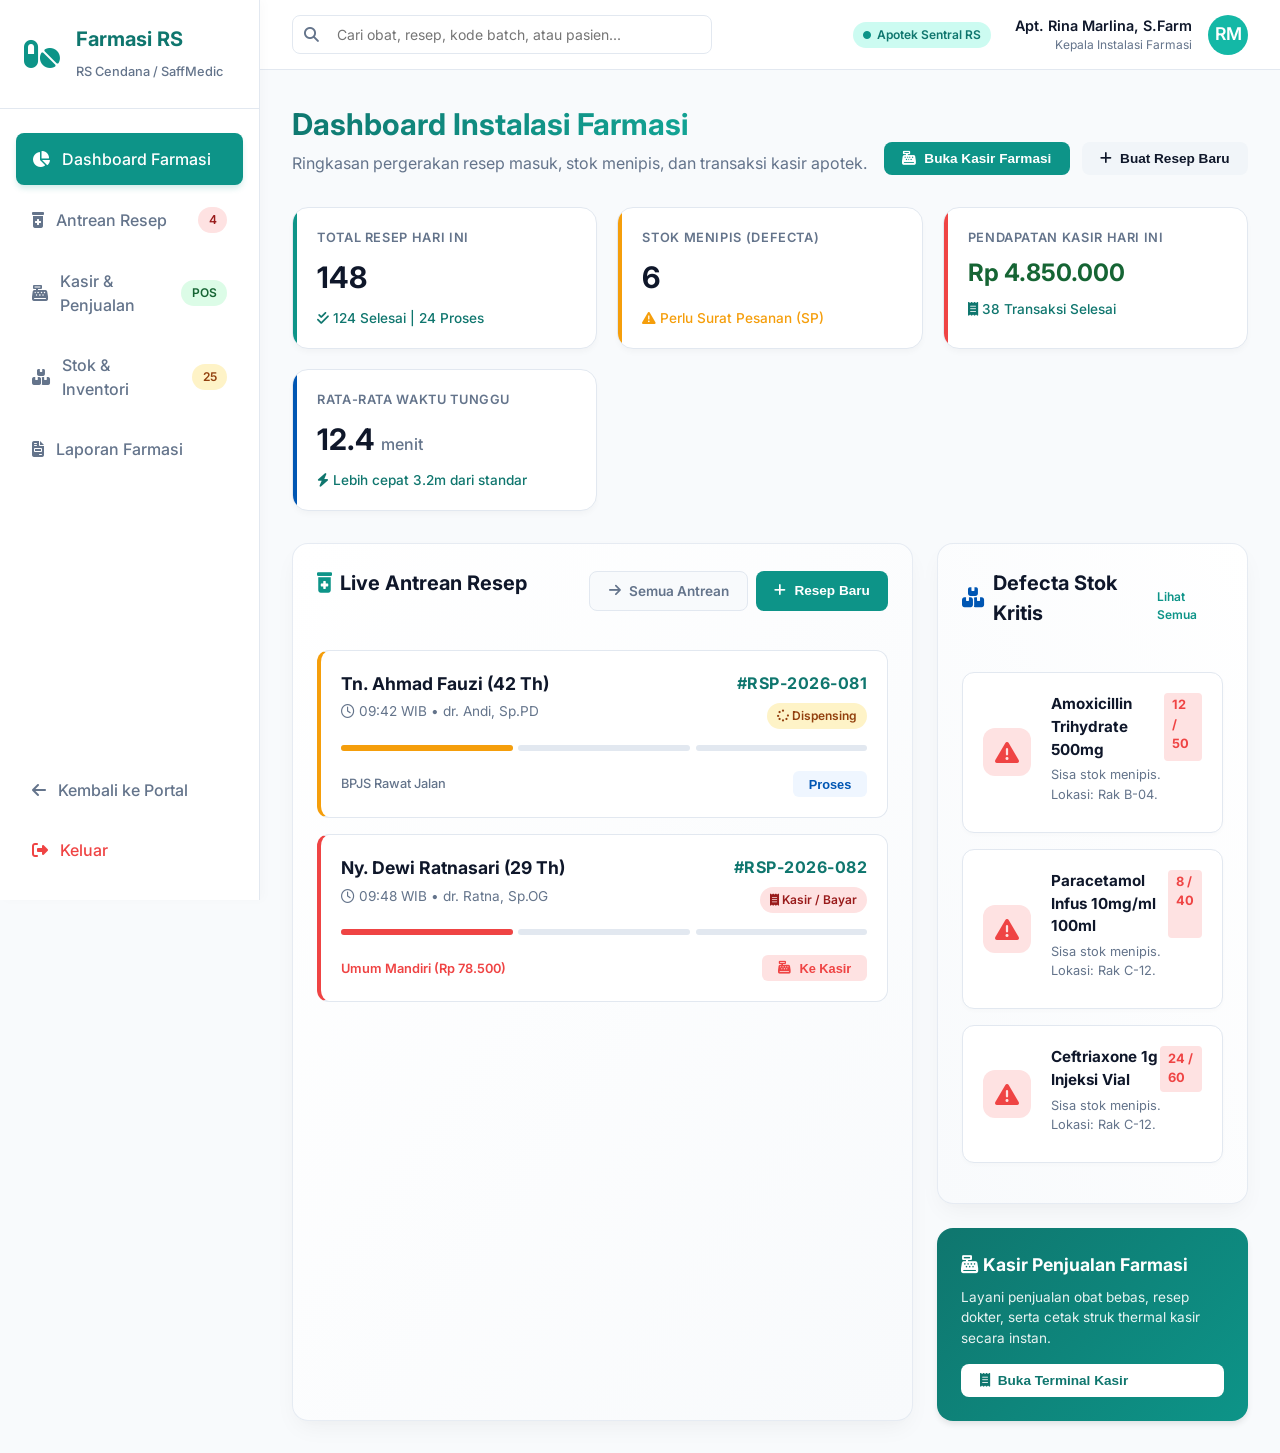
==== Tugas/sim_rs_apotek.html @ 027aa288 "Update SDMK & Apotek: Fitur pencarian otomatis real-time dengan tombol search/clear, serta database " ====
<!DOCTYPE html>
<html lang="id">
<head>
    <meta charset="UTF-8">
    <meta name="viewport" content="width=device-width, initial-scale=1.0">
    <title>SIM RS Farmasi - Apotek & Kasir Penjualan</title>
    <link href="https://fonts.googleapis.com/css2?family=Inter:wght@400;500;600;700;800&display=swap" rel="stylesheet">
    <link rel="stylesheet" href="style.css">
    <link rel="stylesheet" href="https://cdnjs.cloudflare.com/ajax/libs/font-awesome/6.4.0/css/all.min.css">
    <style>
        .sidebar-header h2 { color: var(--secondary-dark); }
        .page-header h1 {
            background: linear-gradient(135deg, var(--secondary-dark), var(--secondary-light));
            -webkit-background-clip: text;
            -webkit-text-fill-color: transparent;
        }
        .section-view { display: none; }
        .section-view.active { display: block; animation: fadeIn 0.3s ease-in-out; }
        @keyframes fadeIn {
            from { opacity: 0; transform: translateY(6px); }
            to { opacity: 1; transform: translateY(0); }
        }
        .progress-bar-container {
            width: 100%;
            height: 6px;
            background: #e2e8f0;
            border-radius: 99px;
            overflow: hidden;
            margin-top: 6px;
        }
        .progress-bar {
            height: 100%;
            border-radius: 99px;
        }
        .med-cat-pill {
            padding: 0.35rem 0.85rem;
            border-radius: 99px;
            font-size: 0.78rem;
            font-weight: 600;
            background: #f1f5f9;
            color: var(--text-muted);
            border: 1px solid var(--border);
            cursor: pointer;
            transition: var(--transition);
        }
        .med-cat-pill.active {
            background: var(--secondary);
            color: white;
            border-color: var(--secondary);
        }
    </style>
</head>
<body>

    <!-- Sidebar Navigation -->
    <aside class="sidebar">
        <div class="sidebar-header">
            <i class="fa-solid fa-pills fa-2x" style="color: var(--secondary);"></i>
            <h2>Farmasi RS<br><span style="font-size: 0.8rem; color: var(--text-muted); font-weight: 500;">RS Cendana / SaffMedic</span></h2>
        </div>
        <nav class="sidebar-nav">
            <a onclick="switchTab('dashboard')" id="nav-dashboard" class="nav-item active-green"><i class="fa-solid fa-chart-pie"></i> Dashboard Farmasi</a>
            <a onclick="switchTab('antrean')" id="nav-antrean" class="nav-item"><i class="fa-solid fa-prescription-bottle-medical"></i> Antrean Resep <span class="badge badge-danger" style="margin-left:auto;">4</span></a>
            <a onclick="switchTab('kasir')" id="nav-kasir" class="nav-item"><i class="fa-solid fa-cash-register"></i> Kasir & Penjualan <span class="badge badge-success" style="margin-left:auto;">POS</span></a>
            <a onclick="switchTab('stok')" id="nav-stok" class="nav-item"><i class="fa-solid fa-boxes-stacked"></i> Stok & Inventori <span class="badge badge-warning" style="margin-left:auto;" id="badge-total-obat">25</span></a>
            <a onclick="switchTab('laporan')" id="nav-laporan" class="nav-item"><i class="fa-solid fa-file-invoice"></i> Laporan Farmasi</a>
            <div style="flex: 1;"></div>
            <a href="index.html" class="nav-item"><i class="fa-solid fa-arrow-left"></i> Kembali ke Portal</a>
            <a href="#" class="nav-item" style="color: var(--danger);"><i class="fa-solid fa-right-from-bracket"></i> Keluar</a>
        </nav>
    </aside>

    <!-- Main Content Area -->
    <main class="main-content">
        <!-- Topbar -->
        <header class="topbar">
            <div class="search-bar" style="width: 420px;">
                <div class="search-wrapper" style="position: relative; display: flex; align-items: center; width: 100%;">
                    <button class="search-btn-icon" title="Cari Obat / Resep" style="position: absolute; left: 12px; color: var(--text-muted); background: none; border: none; cursor: pointer; font-size: 0.95rem;" onclick="triggerApotekSearch()"><i class="fa-solid fa-magnifying-glass"></i></button>
                    <input type="text" id="global-search" class="form-control" placeholder="Cari obat, resep, kode batch, atau pasien..." style="width: 100%; padding-left: 2.75rem; padding-right: 2.5rem;" oninput="handleGlobalSearch(this.value)" onkeyup="handleGlobalSearch(this.value)">
                    <button id="apotek-search-clear" style="position: absolute; right: 12px; color: var(--text-muted); background: none; border: none; cursor: pointer; font-size: 0.9rem; display: none;" onclick="clearApotekSearch()"><i class="fa-solid fa-circle-xmark"></i></button>
                </div>
            </div>
            <div class="user-profile">
                <div style="display: flex; gap: 0.75rem; align-items: center; margin-right: 0.5rem;">
                    <span class="badge badge-secondary"><i class="fa-solid fa-circle" style="font-size: 0.5rem; color: var(--secondary);"></i> Apotek Sentral RS</span>
                </div>
                <div style="text-align: right;">
                    <div style="font-weight: 600; font-size: 0.9rem;">Apt. Rina Marlina, S.Farm</div>
                    <div style="font-size: 0.75rem; color: var(--text-muted);">Kepala Instalasi Farmasi</div>
                </div>
                <div class="avatar" style="background: var(--secondary-light);">RM</div>
            </div>
        </header>

        <!-- Dashboard Body Container -->
        <div class="dashboard-container">
            
            <!-- VIEW 1: DASHBOARD OVERVIEW -->
            <section id="view-dashboard" class="section-view active">
                <div class="page-header">
                    <div>
                        <h1>Dashboard Instalasi Farmasi</h1>
                        <p>Ringkasan pergerakan resep masuk, stok menipis, dan transaksi kasir apotek.</p>
                    </div>
                    <div style="display: flex; gap: 0.75rem;">
                        <button class="btn btn-secondary" onclick="switchTab('kasir')"><i class="fa-solid fa-cash-register"></i> Buka Kasir Farmasi</button>
                        <button class="btn" style="background: #f1f5f9; color: var(--text-main);" onclick="openModal('modal-resep')"><i class="fa-solid fa-plus"></i> Buat Resep Baru</button>
                    </div>
                </div>

                <!-- Stats Grid -->
                <div class="stats-grid">
                    <div class="stat-card green">
                        <div class="stat-title">Total Resep Hari Ini</div>
                        <div class="stat-value">148</div>
                        <div style="color: var(--secondary-dark); font-size: 0.85rem; margin-top: 0.5rem; font-weight: 500;">
                            <i class="fa-solid fa-check-double"></i> 124 Selesai | 24 Proses
                        </div>
                    </div>
                    <div class="stat-card yellow">
                        <div class="stat-title">Stok Menipis (Defecta)</div>
                        <div class="stat-value" id="stat-defecta-count">4</div>
                        <div style="color: var(--warning); font-size: 0.85rem; margin-top: 0.5rem; font-weight: 500;">
                            <i class="fa-solid fa-triangle-exclamation"></i> Perlu Surat Pesanan (SP)
                        </div>
                    </div>
                    <div class="stat-card red">
                        <div class="stat-title">Pendapatan Kasir Hari Ini</div>
                        <div class="stat-value" style="font-size: 1.5rem; color: #166534;" id="stat-penjualan-kasir">Rp 4.850.000</div>
                        <div style="color: var(--secondary-dark); font-size: 0.85rem; margin-top: 0.5rem; font-weight: 500;">
                            <i class="fa-solid fa-receipt"></i> 38 Transaksi Selesai
                        </div>
                    </div>
                    <div class="stat-card">
                        <div class="stat-title">Rata-rata Waktu Tunggu</div>
                        <div class="stat-value">12.4 <span style="font-size: 1rem; font-weight: 500; color: var(--text-muted);">menit</span></div>
                        <div style="color: var(--secondary-dark); font-size: 0.85rem; margin-top: 0.5rem; font-weight: 500;">
                            <i class="fa-solid fa-bolt"></i> Lebih cepat 3.2m dari standar
                        </div>
                    </div>
                </div>

                <!-- Content Grid -->
                <div class="content-grid">
                    <!-- Quick Table -->
                    <div class="card" style="background: linear-gradient(to bottom right, #ffffff, #f8fafc);">
                        <div class="card-header" style="border-bottom: none; padding-bottom: 0.5rem;">
                            <h3 class="elegant-section-title"><i class="fa-solid fa-prescription-bottle-medical" style="color: var(--secondary);"></i> Live Antrean Resep</h3>
                            <div style="display: flex; gap: 0.5rem;">
                                <a onclick="switchTab('antrean')" class="btn" style="background: var(--background); color: var(--text-muted); border: 1px solid var(--border);"><i class="fa-solid fa-arrow-right"></i> Semua Antrean</a>
                                <button class="btn btn-secondary" onclick="openModal('modal-resep')"><i class="fa-solid fa-plus"></i> Resep Baru</button>
                            </div>
                        </div>
                        <div class="queue-list" style="padding: 0.5rem 0;">
                            
                            <!-- Item 1: Penyiapan -->
                            <div class="queue-card status-prep">
                                <div class="queue-header">
                                    <div class="queue-patient-info">
                                        <span style="font-weight: 700; font-size: 1.1rem; color: var(--text-main);">Tn. Ahmad Fauzi (42 Th)</span>
                                        <span style="font-size: 0.85rem; color: var(--text-muted); margin-top: 0.25rem;"><i class="fa-regular fa-clock"></i> 09:42 WIB &bull; dr. Andi, Sp.PD</span>
                                    </div>
                                    <div style="text-align: right;">
                                        <div style="font-weight: 700; color: var(--secondary-dark); letter-spacing: 0.5px;">#RSP-2026-081</div>
                                        <span class="badge badge-warning" style="margin-top: 0.5rem; display: inline-block;"><i class="fa-solid fa-spinner fa-spin"></i> Dispensing</span>
                                    </div>
                                </div>
                                <div class="queue-steps">
                                    <div class="queue-step active" title="Penyiapan Obat"></div>
                                    <div class="queue-step" title="Pengecekan"></div>
                                    <div class="queue-step" title="Selesai"></div>
                                </div>
                                <div style="display: flex; justify-content: space-between; align-items: center; margin-top: 0.5rem;">
                                    <span style="font-size: 0.8rem; color: var(--text-muted); font-weight: 500;">BPJS Rawat Jalan</span>
                                    <button class="btn" style="background: #eff6ff; color: var(--primary); padding: 0.35rem 1rem; font-size: 0.8rem; font-weight: 600; border-radius: 6px;" onclick="detailResep('RSP-2026-081')">Proses</button>
                                </div>
                            </div>

                            <!-- Item 2: Menunggu Pembayaran -->
                            <div class="queue-card status-wait">
                                <div class="queue-header">
                                    <div class="queue-patient-info">
                                        <span style="font-weight: 700; font-size: 1.1rem; color: var(--text-main);">Ny. Dewi Ratnasari (29 Th)</span>
                                        <span style="font-size: 0.85rem; color: var(--text-muted); margin-top: 0.25rem;"><i class="fa-regular fa-clock"></i> 09:48 WIB &bull; dr. Ratna, Sp.OG</span>
                                    </div>
                                    <div style="text-align: right;">
                                        <div style="font-weight: 700; color: var(--secondary-dark); letter-spacing: 0.5px;">#RSP-2026-082</div>
                                        <span class="badge badge-danger" style="margin-top: 0.5rem; display: inline-block;"><i class="fa-solid fa-receipt"></i> Kasir / Bayar</span>
                                    </div>
                                </div>
                                <div class="queue-steps">
                                    <div class="queue-step active" title="Penyiapan"></div>
                                    <div class="queue-step" title="Pengecekan"></div>
                                    <div class="queue-step" title="Selesai"></div>
                                </div>
                                <div style="display: flex; justify-content: space-between; align-items: center; margin-top: 0.5rem;">
                                    <span style="font-size: 0.8rem; color: var(--danger); font-weight: 600;">Umum Mandiri (Rp 78.500)</span>
                                    <button class="btn" style="background: #fee2e2; color: var(--danger); padding: 0.35rem 1rem; font-size: 0.8rem; font-weight: 600; border-radius: 6px;" onclick="loadResepToKasir('RSP-2026-082')"><i class="fa-solid fa-cash-register"></i> Ke Kasir</button>
                                </div>
                            </div>
                        </div>
                    </div>

                    <!-- Side Panel / Quick Inventory -->
                    <div style="display: flex; flex-direction: column; gap: 1.5rem;">
                        <div class="card" style="background: linear-gradient(to bottom left, #ffffff, #f8fafc);">
                            <div class="card-header" style="border-bottom: none; padding-bottom: 0.5rem;">
                                <h3 class="elegant-section-title"><i class="fa-solid fa-boxes-stacked" style="color: var(--primary);"></i> Defecta Stok Kritis</h3>
                                <a onclick="switchTab('stok')" class="btn" style="background: transparent; color: var(--secondary); font-size: 0.75rem; padding: 0;">Lihat Semua</a>
                            </div>
                            
                            <div class="stock-list" id="dashboard-stock-alerts">
                                <!-- Generated by JS -->
                            </div>
                        </div>

                        <div class="card" style="background: linear-gradient(135deg, var(--secondary-dark), var(--secondary)); color: white; border: none; box-shadow: 0 4px 6px -1px rgba(0,0,0,0.1);">
                            <h4 style="font-size: 1.1rem; margin-bottom: 0.5rem; font-weight: 700;"><i class="fa-solid fa-cash-register"></i> Kasir Penjualan Farmasi</h4>
                            <p style="font-size: 0.85rem; opacity: 0.9; margin-bottom: 1rem;">Layani penjualan obat bebas, resep dokter, serta cetak struk thermal kasir secara instan.</p>
                            <button class="btn" style="background: white; color: var(--secondary-dark); width: 100%; font-weight: 700;" onclick="switchTab('kasir')"><i class="fa-solid fa-receipt"></i> Buka Terminal Kasir</button>
                        </div>
                    </div>
                </div>
            </section>

            <!-- VIEW 2: ANTREAN RESEP LENGKAP -->
            <section id="view-antrean" class="section-view">
                <div class="page-header">
                    <div>
                        <h1>Manajemen Antrean Resep</h1>
                        <p>Pemantauan alur dispensing, skrining resep, verifikasi klinis, hingga penyerahan ke pasien.</p>
                    </div>
                    <div style="display: flex; gap: 0.75rem;">
                        <button class="btn btn-secondary" onclick="openModal('modal-resep')"><i class="fa-solid fa-plus"></i> Tambah Resep</button>
                    </div>
                </div>

                <!-- Tabs Filter Status -->
                <div class="view-tabs">
                    <button class="view-tab active" onclick="filterResepStatus('all', this)"><i class="fa-solid fa-list"></i> Semua Resep (24)</button>
                    <button class="view-tab" onclick="filterResepStatus('skrining', this)"><i class="fa-solid fa-file-circle-check"></i> Skrining / Verifikasi (6)</button>
                    <button class="view-tab" onclick="filterResepStatus('racik', this)"><i class="fa-solid fa-mortar-pestle"></i> Penyiapan / Racik (10)</button>
                    <button class="view-tab" onclick="filterResepStatus('kasir', this)"><i class="fa-solid fa-cash-register"></i> Pembayaran (3)</button>
                    <button class="view-tab" onclick="filterResepStatus('selesai', this)"><i class="fa-solid fa-circle-check"></i> Siap Diserahkan (5)</button>
                </div>

                <!-- Filters -->
                <div class="card" style="padding: 1rem 1.5rem; margin-bottom: 1.5rem;">
                    <div class="filter-bar" style="margin-bottom: 0; align-items: center; justify-content: space-between;">
                        <div style="display: flex; gap: 1rem; flex-wrap: wrap;">
                            <input type="text" class="form-control" placeholder="Cari No. Resep / Nama Pasien..." style="width: 280px;">
                            <select class="form-control">
                                <option>Semua Unit Layanan</option>
                                <option>Instalasi Rawat Jalan (Poliklinik)</option>
                                <option>Instalasi Rawat Inap (Bangsal)</option>
                                <option>Instalasi Gawat Darurat (IGD)</option>
                            </select>
                            <select class="form-control">
                                <option>Semua Jenis Pembayaran</option>
                                <option>BPJS Kesehatan</option>
                                <option>Umum / Pribadi</option>
                                <option>Asuransi Swasta</option>
                            </select>
                        </div>
                        <button class="btn" style="background: #f1f5f9; color: var(--text-muted);"><i class="fa-solid fa-rotate"></i> Refresh Data</button>
                    </div>
                </div>

                <!-- Antrean Table -->
                <div class="card">
                    <div class="table-container">
                        <table>
                            <thead>
                                <tr>
                                    <th>No. Antrean & Resep</th>
                                    <th>Pasien</th>
                                    <th>Unit & Dokter</th>
                                    <th>Obat / Item</th>
                                    <th>Jenis Resep</th>
                                    <th>Status Alur</th>
                                    <th>Aksi</th>
                                </tr>
                            </thead>
                            <tbody>
                                <tr>
                                    <td>
                                        <div style="display: flex; align-items: center; gap: 0.5rem;">
                                            <span style="font-size: 1.1rem; font-weight: 800; background: #ecfdf5; color: var(--secondary-dark); padding: 0.2rem 0.5rem; border-radius: 0.35rem;">A-14</span>
                                            <div>
                                                <div style="font-weight: 700; color: var(--text-main);">#RSP-081</div>
                                                <div style="font-size: 0.75rem; color: var(--text-muted);">09:30 WIB</div>
                                            </div>
                                        </div>
                                    </td>
                                    <td>
                                        <div style="font-weight: 600;">Tn. Ahmad Fauzi (42 Th)</div>
                                        <div style="font-size: 0.75rem; color: var(--text-muted);">No. RM: 00-24-11-92</div>
                                    </td>
                                    <td>
                                        <div style="font-weight: 500;">Poli Penyakit Dalam</div>
                                        <div style="font-size: 0.75rem; color: var(--text-muted);">dr. Andi Wijaya, Sp.PD</div>
                                    </td>
                                    <td>
                                        <span class="badge badge-info">3 R/ Obat Jadi</span>
                                    </td>
                                    <td><span class="badge badge-success">Non-Racikan</span></td>
                                    <td><span class="badge badge-warning"><i class="fa-solid fa-spinner fa-spin"></i> Dispensing</span></td>
                                    <td>
                                        <div style="display: flex; gap: 0.5rem;">
                                            <button class="btn btn-secondary" style="padding: 0.35rem 0.75rem; font-size: 0.75rem;" onclick="detailResep('RSP-081')"><i class="fa-solid fa-hand-holding-medical"></i> Siapkan</button>
                                        </div>
                                    </td>
                                </tr>
                                <tr>
                                    <td>
                                        <div style="display: flex; align-items: center; gap: 0.5rem;">
                                            <span style="font-size: 1.1rem; font-weight: 800; background: #fee2e2; color: var(--danger); padding: 0.2rem 0.5rem; border-radius: 0.35rem;">A-18</span>
                                            <div>
                                                <div style="font-weight: 700; color: var(--text-main);">#RSP-082</div>
                                                <div style="font-size: 0.75rem; color: var(--text-muted);">09:48 WIB</div>
                                            </div>
                                        </div>
                                    </td>
                                    <td>
                                        <div style="font-weight: 600;">Ny. Dewi Ratnasari (29 Th)</div>
                                        <div style="font-size: 0.75rem; color: var(--text-muted);">No. RM: 00-31-09-54</div>
                                    </td>
                                    <td>
                                        <div style="font-weight: 500;">Poli Kebidanan & Kandungan</div>
                                        <div style="font-size: 0.75rem; color: var(--text-muted);">dr. Ratna, Sp.OG</div>
                                    </td>
                                    <td>
                                        <span class="badge badge-info">2 R/ Obat Jadi</span>
                                    </td>
                                    <td><span class="badge badge-success">Non-Racikan</span></td>
                                    <td><span class="badge badge-danger"><i class="fa-solid fa-receipt"></i> Kasir / Bayar</span></td>
                                    <td>
                                        <div style="display: flex; gap: 0.5rem;">
                                            <button class="btn" style="background: var(--danger); color: white; padding: 0.35rem 0.75rem; font-size: 0.75rem;" onclick="loadResepToKasir('RSP-2026-082')"><i class="fa-solid fa-cash-register"></i> Bayar Kasir</button>
                                        </div>
                                    </td>
                                </tr>
                            </tbody>
                        </table>
                    </div>
                </div>
            </section>

            <!-- VIEW 3: KASIR & PENJUALAN FARMASI (POS CASHIER & CETAK STRUK) -->
            <section id="view-kasir" class="section-view">
                <div class="page-header">
                    <div>
                        <h1>Kasir & Penjualan Farmasi</h1>
                        <p>Kasir Point of Sale (POS) Apotek RS Cendana / SaffMedic untuk Penjualan Resep & Bebas.</p>
                    </div>
                    <div style="display: flex; gap: 0.75rem; align-items: center;">
                        <span class="badge badge-info" style="font-size: 0.85rem; padding: 0.5rem 1rem;"><i class="fa-solid fa-receipt"></i> No Nota: <strong id="pos-nota-id">TRX-20260909-001</strong></span>
                        <button class="btn" style="background: #f1f5f9; color: var(--text-main);" onclick="resetCart()"><i class="fa-solid fa-rotate-left"></i> Reset Cart</button>
                    </div>
                </div>

                <div class="pos-layout">
                    <!-- Left: Catalog & Search Obat -->
                    <div class="card" style="padding: 1.25rem;">
                        <div style="display: flex; gap: 0.75rem; margin-bottom: 1rem;">
                            <input type="text" id="pos-search" class="form-control" placeholder="Cari kode/nama obat..." style="flex: 1;" onkeyup="filterPosCatalog()">
                            <select id="pos-filter-kat" class="form-control" style="width: 180px;" onchange="filterPosCatalog()">
                                <option value="all">Semua Kategori</option>
                                <option value="Obat Bebas">Obat Bebas</option>
                                <option value="Obat Bebas Terbatas">Bebas Terbatas</option>
                                <option value="Obat Keras">Obat Keras</option>
                                <option value="Antibiotik">Antibiotik</option>
                                <option value="Suplemen">Suplemen & Vitamin</option>
                            </select>
                        </div>

                        <!-- Pill Categories -->
                        <div style="display: flex; gap: 0.5rem; overflow-x: auto; padding-bottom: 0.5rem; margin-bottom: 1rem;">
                            <span class="med-cat-pill active" onclick="setPosPillFilter('all', this)">Semua</span>
                            <span class="med-cat-pill" onclick="setPosPillFilter('Obat Bebas', this)">Obat Bebas</span>
                            <span class="med-cat-pill" onclick="setPosPillFilter('Obat Keras', this)">Obat Keras</span>
                            <span class="med-cat-pill" onclick="setPosPillFilter('Antibiotik', this)">Antibiotik</span>
                            <span class="med-cat-pill" onclick="setPosPillFilter('Suplemen', this)">Vitamin</span>
                        </div>

                        <!-- Load Prescription Banner -->
                        <div style="background: #f0fdf4; border: 1px solid #bbf7d0; border-radius: 0.5rem; padding: 0.75rem 1rem; margin-bottom: 1rem; display: flex; justify-content: space-between; align-items: center;">
                            <div>
                                <strong style="color: #166534; font-size: 0.85rem;"><i class="fa-solid fa-prescription-bottle"></i> Load Item Resep Pasien:</strong>
                                <span style="font-size: 0.8rem; color: #15803d; margin-left: 0.5rem;">Ny. Dewi Ratnasari (#RSP-2026-082)</span>
                            </div>
                            <button class="btn btn-secondary" style="padding: 0.25rem 0.75rem; font-size: 0.75rem;" onclick="loadResepToKasir('RSP-2026-082')"><i class="fa-solid fa-download"></i> Ambil Resep</button>
                        </div>

                        <!-- Medication Catalog Grid -->
                        <div class="pos-catalog-grid" id="pos-catalog-container">
                            <!-- Populated dynamically by JS -->
                        </div>
                    </div>

                    <!-- Right: Cart & Checkout -->
                    <div class="pos-cart-box">
                        <div style="border-bottom: 1px solid var(--border); padding-bottom: 0.75rem; margin-bottom: 0.75rem;">
                            <h3 style="font-size: 1.1rem; font-weight: 700; color: var(--text-main); display: flex; justify-content: space-between; align-items: center;">
                                <span><i class="fa-solid fa-cart-shopping" style="color: var(--secondary);"></i> Item Belanja / Resep</span>
                                <span class="badge badge-info" id="cart-item-count">0 Item</span>
                            </h3>
                        </div>

                        <!-- Patient Info Section -->
                        <div style="background: #f8fafc; border: 1px solid var(--border); border-radius: 0.5rem; padding: 0.75rem; margin-bottom: 1rem; display: flex; flex-direction: column; gap: 0.5rem;">
                            <div style="display: flex; gap: 0.5rem;">
                                <select id="pos-tipe-pasien" class="form-control" style="font-size: 0.8rem; padding: 0.4rem;" onchange="updatePosTipePasien()">
                                    <option value="Umum">Pasien Umum / Bebas</option>
                                    <option value="Resep Dokter">Resep Dokter (Rawat Jalan)</option>
                                    <option value="BPJS Kesehatan">BPJS Kesehatan (Klaim)</option>
                                    <option value="Asuransi Swasta">Asuransi Swasta</option>
                                </select>
                            </div>
                            <div style="display: flex; gap: 0.5rem;">
                                <input type="text" id="pos-nama-pasien" class="form-control" placeholder="Nama Pasien / Pembeli" style="font-size: 0.8rem; padding: 0.4rem; flex: 2;" value="Pasien Umum">
                                <input type="text" id="pos-no-rm" class="form-control" placeholder="No RM (Opsional)" style="font-size: 0.8rem; padding: 0.4rem; flex: 1;">
                            </div>
                        </div>

                        <!-- Cart Items List -->
                        <div class="cart-items-list" id="cart-items-container">
                            <div style="text-align: center; color: var(--text-muted); padding: 2rem 1rem; font-size: 0.85rem;">
                                <i class="fa-solid fa-basket-shopping fa-2x" style="margin-bottom: 0.5rem; opacity: 0.4;"></i>
                                <p>Keranjang masih kosong.<br>Klik obat di sebelah kiri untuk menambahkan.</p>
                            </div>
                        </div>

                        <!-- Total Calculation -->
                        <div style="border-top: 1px dashed var(--border); padding-top: 0.75rem; margin-top: auto; display: flex; flex-direction: column; gap: 0.4rem;">
                            <div style="display: flex; justify-content: space-between; font-size: 0.85rem; color: var(--text-muted);">
                                <span>Subtotal</span>
                                <span id="pos-subtotal">Rp 0</span>
                            </div>
                            <div style="display: flex; justify-content: space-between; font-size: 0.85rem; color: var(--text-muted); align-items: center;">
                                <span>Diskon / Potongan</span>
                                <input type="number" id="pos-diskon" class="form-control" style="width: 100px; padding: 0.2rem 0.5rem; text-align: right; font-size: 0.8rem;" value="0" onchange="calculateCartTotal()" onkeyup="calculateCartTotal()">
                            </div>
                            <div style="display: flex; justify-content: space-between; font-size: 1.15rem; font-weight: 800; color: var(--secondary-dark); padding-top: 0.5rem; border-top: 1px solid var(--border);">
                                <span>Total Bayar</span>
                                <span id="pos-total-akhir">Rp 0</span>
                            </div>
                        </div>

                        <!-- Payment Form -->
                        <div style="background: #ecfdf5; border: 1px solid #a7f3d0; border-radius: 0.5rem; padding: 0.85rem; margin-top: 1rem; display: flex; flex-direction: column; gap: 0.6rem;">
                            <div style="display: flex; gap: 0.5rem; align-items: center;">
                                <label style="font-weight: 700; font-size: 0.8rem; width: 110px;">Metode Bayar:</label>
                                <select id="pos-metode-bayar" class="form-control" style="flex: 1; font-size: 0.8rem; font-weight: 600;" onchange="handleMetodeBayarChange()">
                                    <option value="Tunai">Tunai / Cash</option>
                                    <option value="QRIS / E-Wallet">QRIS / E-Wallet</option>
                                    <option value="Debit / Kartu Kredit">Debit / Kartu Kredit</option>
                                    <option value="BPJS / Asuransi (Klaim Rp 0)">BPJS / Asuransi (Klaim Rp 0)</option>
                                </select>
                            </div>
                            <div style="display: flex; gap: 0.5rem; align-items: center;">
                                <label style="font-weight: 700; font-size: 0.8rem; width: 110px;">Uang Diterima:</label>
                                <input type="number" id="pos-uang-bayar" class="form-control" placeholder="0" style="flex: 1; font-weight: 700; font-size: 0.95rem; text-align: right;" onkeyup="calculateChange()" onchange="calculateChange()">
                            </div>
                            <div style="display: flex; gap: 0.35rem; margin-left: 110px;">
                                <button type="button" class="btn" style="padding: 0.15rem 0.5rem; font-size: 0.7rem; background: white; border: 1px solid #cbd5e1;" onclick="quickCash(20000)">20k</button>
                                <button type="button" class="btn" style="padding: 0.15rem 0.5rem; font-size: 0.7rem; background: white; border: 1px solid #cbd5e1;" onclick="quickCash(50000)">50k</button>
                                <button type="button" class="btn" style="padding: 0.15rem 0.5rem; font-size: 0.7rem; background: white; border: 1px solid #cbd5e1;" onclick="quickCash(100000)">100k</button>
                                <button type="button" class="btn" style="padding: 0.15rem 0.5rem; font-size: 0.7rem; background: white; border: 1px solid #cbd5e1;" onclick="quickCash('exact')">Pas</button>
                            </div>
                            <div style="display: flex; justify-content: space-between; font-size: 0.95rem; font-weight: 700; color: #047857; margin-top: 0.25rem;">
                                <span>Kembalian:</span>
                                <span id="pos-kembalian">Rp 0</span>
                            </div>
                        </div>

                        <!-- Action Buttons -->
                        <div style="display: flex; gap: 0.5rem; margin-top: 1rem;">
                            <button class="btn btn-secondary" style="flex: 1; padding: 0.85rem; font-size: 0.95rem; justify-content: center; font-weight: 700;" onclick="processCheckout()"><i class="fa-solid fa-print"></i> Bayar & Cetak Struk</button>
                        </div>
                    </div>
                </div>
            </section>

            <!-- VIEW 4: STOK & INVENTORI LENGKAP -->
            <section id="view-stok" class="section-view">
                <div class="page-header">
                    <div>
                        <h1>Stok & Inventori Obat Farmasi</h1>
                        <p>Master data obat, pemantauan batas minimum stok, batch expire date, dan kartu stok elektronik.</p>
                    </div>
                    <div style="display: flex; gap: 0.75rem;">
                        <button class="btn btn-secondary" onclick="openModal('modal-obat')"><i class="fa-solid fa-plus"></i> Tambah Master Obat</button>
                        <button class="btn" style="background: #f1f5f9; color: var(--text-main);" onclick="alert('Surat Pesanan (SP) otomatis berhasil digenerate berdasarkan stok defecta!')"><i class="fa-solid fa-file-invoice"></i> Generate SP Defecta</button>
                    </div>
                </div>

                <!-- Tabs Filter Obat -->
                <div class="view-tabs">
                    <button class="view-tab active" onclick="filterStokTab('all', this)"><i class="fa-solid fa-boxes-stacked"></i> Semua Stok (<span id="count-stok-all">25</span> Item)</button>
                    <button class="view-tab" onclick="filterStokTab('defecta', this)"><i class="fa-solid fa-triangle-exclamation"></i> Defecta / Menipis (<span id="count-stok-defecta">4</span>)</button>
                    <button class="view-tab" onclick="filterStokTab('expire', this)"><i class="fa-solid fa-clock"></i> Expire &lt; 6 Bulan (<span id="count-stok-expire">3</span>)</button>
                    <button class="view-tab" onclick="filterStokTab('keras', this)"><i class="fa-solid fa-shield-halved"></i> Obat Keras & Narkotika</button>
                </div>

                <!-- Search & Filters -->
                <div class="card" style="padding: 1rem 1.5rem; margin-bottom: 1.5rem;">
                    <div class="filter-bar" style="margin-bottom: 0; align-items: center; justify-content: space-between;">
                        <div style="display: flex; gap: 1rem; flex-wrap: wrap;">
                            <input type="text" id="stok-search" class="form-control" placeholder="Cari Kode Obat, Nama Generik, Batch..." style="width: 280px;" onkeyup="renderStokTable()">
                            <select id="stok-filter-sediaan" class="form-control" onchange="renderStokTable()">
                                <option value="all">Semua Bentuk Sediaan</option>
                                <option value="Tablet">Tablet / Kapsul</option>
                                <option value="Sirup">Sirup / Cairan</option>
                                <option value="Injeksi">Injeksi / Vial</option>
                                <option value="Salep">Salep / Tetes</option>
                            </select>
                            <select id="stok-filter-lokasi" class="form-control" onchange="renderStokTable()">
                                <option value="all">Lokasi Rak / Depo</option>
                                <option value="Rak A-01">Rak A-01 (Depo 1)</option>
                                <option value="Rak B-04">Rak B-04</option>
                                <option value="Rak C-12">Rak C-12</option>
                                <option value="Lemari Pendingin">Lemari Pendingin (Cold Chain)</option>
                                <option value="Vault Narkotika">Vault Narkotika</option>
                            </select>
                        </div>
                        <div>
                            <button class="btn" style="background: #f1f5f9; color: var(--text-main);" onclick="alert('Data stok obat berhasil di-export ke format Excel (.xlsx)!')"><i class="fa-solid fa-file-excel"></i> Export Excel</button>
                        </div>
                    </div>
                </div>

                <!-- Inventory Table -->
                <div class="card">
                    <div class="table-container">
                        <table>
                            <thead>
                                <tr>
                                    <th>Kode & Nama Obat</th>
                                    <th>Kategori & Bentuk</th>
                                    <th>No. Batch & Expire</th>
                                    <th>Stok Tersedia</th>
                                    <th>Status Stok</th>
                                    <th>Harga Jual (Satuan)</th>
                                    <th>Aksi</th>
                                </tr>
                            </thead>
                            <tbody id="stok-table-body">
                                <!-- Populated dynamically by JS -->
                            </tbody>
                        </table>
                    </div>
                </div>
            </section>

            <!-- VIEW 5: LAPORAN FARMASI -->
            <section id="view-laporan" class="section-view">
                <div class="page-header">
                    <div>
                        <h1>Laporan Farmasi & Penjualan</h1>
                        <p>Analisis penjualan kasir, obat terlaris (Fast-Moving), serta laporan mutasi stok farmasi.</p>
                    </div>
                    <div style="display: flex; gap: 0.75rem;">
                        <button class="btn btn-secondary" onclick="alert('Laporan Rekapitulasi Farmasi Hari Ini Berhasil Di-Download (PDF)')"><i class="fa-solid fa-file-pdf"></i> Download PDF</button>
                    </div>
                </div>

                <div class="stats-grid">
                    <div class="stat-card green">
                        <div class="stat-title">Omset Tunai (Cash)</div>
                        <div class="stat-value">Rp 2.450.000</div>
                    </div>
                    <div class="stat-card">
                        <div class="stat-title">Omset Non-Tunai / QRIS</div>
                        <div class="stat-value">Rp 1.600.000</div>
                    </div>
                    <div class="stat-card yellow">
                        <div class="stat-title">Klaim BPJS Hari Ini</div>
                        <div class="stat-value">Rp 800.000</div>
                    </div>
                </div>

                <div class="card">
                    <div class="card-header">
                        <h3 class="card-title"><i class="fa-solid fa-list-check" style="color: var(--secondary);"></i> Riwayat Transaksi Kasir Hari Ini</h3>
                    </div>
                    <div class="table-container">
                        <table>
                            <thead>
                                <tr>
                                    <th>No. Nota</th>
                                    <th>Jam</th>
                                    <th>Nama Pasien</th>
                                    <th>Metode Bayar</th>
                                    <th>Total Transaksi</th>
                                    <th>Status</th>
                                </tr>
                            </thead>
                            <tbody id="laporan-kasir-body">
                                <tr>
                                    <td><strong>TRX-20260909-001</strong></td>
                                    <td>08:15 WIB</td>
                                    <td>Tn. Bambang S.</td>
                                    <td>Tunai</td>
                                    <td>Rp 125.000</td>
                                    <td><span class="badge badge-success">Selesai</span></td>
                                </tr>
                                <tr>
                                    <td><strong>TRX-20260909-002</strong></td>
                                    <td>08:45 WIB</td>
                                    <td>Ny. Siti Aminah</td>
                                    <td>QRIS / E-Wallet</td>
                                    <td>Rp 84.000</td>
                                    <td><span class="badge badge-success">Selesai</span></td>
                                </tr>
                                <tr>
                                    <td><strong>TRX-20260909-003</strong></td>
                                    <td>09:20 WIB</td>
                                    <td>Tn. Rahmat Hidayat</td>
                                    <td>BPJS Kesehatan</td>
                                    <td>Rp 0 (Klaim)</td>
                                    <td><span class="badge badge-success">Selesai</span></td>
                                </tr>
                            </tbody>
                        </table>
                    </div>
                </div>
            </section>

        </div>
    </main>

    <!-- MODAL 1: INPUT RESEP BARU -->
    <div id="modal-resep" class="modal-overlay">
        <div class="modal-box">
            <div class="modal-header">
                <h3 style="font-size: 1.15rem; font-weight: 700; color: var(--secondary-dark);"><i class="fa-solid fa-file-prescription"></i> Input E-Resep Baru</h3>
                <button onclick="closeModal('modal-resep')" style="background: none; border: none; font-size: 1.25rem; cursor: pointer; color: var(--text-muted);">&times;</button>
            </div>
            <div class="modal-body">
                <div style="display: grid; grid-template-columns: 1fr 1fr; gap: 1rem; margin-bottom: 1rem;">
                    <div>
                        <label class="form-label" style="font-size: 0.8rem; font-weight: 600;">Nomor Rekam Medis (RM)</label>
                        <input type="text" class="form-control" placeholder="Contoh: 00-24-11-92">
                    </div>
                    <div>
                        <label class="form-label" style="font-size: 0.8rem; font-weight: 600;">Nama Lengkap Pasien</label>
                        <input type="text" class="form-control" placeholder="Nama Pasien">
                    </div>
                </div>
                <div style="display: grid; grid-template-columns: 1fr 1fr; gap: 1rem; margin-bottom: 1rem;">
                    <div>
                        <label class="form-label" style="font-size: 0.8rem; font-weight: 600;">Dokter Penulis Resep</label>
                        <select class="form-control">
                            <option>dr. Andi Wijaya, Sp.PD</option>
                            <option>dr. Ratna, Sp.OG</option>
                            <option>dr. Hendra, Sp.A</option>
                            <option>drg. Budi Santoso</option>
                        </select>
                    </div>
                    <div>
                        <label class="form-label" style="font-size: 0.8rem; font-weight: 600;">Jenis Resep</label>
                        <select class="form-control">
                            <option>Non-Racikan (Obat Jadi)</option>
                            <option>Racikan Pulveres (Puyer)</option>
                            <option>Racikan Kapsul</option>
                            <option>Racikan Salep / Ointment</option>
                        </select>
                    </div>
                </div>
                <div style="margin-bottom: 1rem;">
                    <label class="form-label" style="font-size: 0.8rem; font-weight: 600;">Pilih Obat & Aturan Pakai (Signa)</label>
                    <div style="display: flex; gap: 0.5rem; margin-bottom: 0.5rem;">
                        <input type="text" class="form-control" placeholder="Cari nama obat..." style="flex: 2;">
                        <input type="number" class="form-control" placeholder="Jml" style="flex: 1;">
                        <input type="text" class="form-control" placeholder="Signa (cth: 3x1 sesudah makan)" style="flex: 2;">
                    </div>
                </div>
                <div>
                    <label class="form-label" style="font-size: 0.8rem; font-weight: 600;">Catatan Khusus Apoteker</label>
                    <textarea class="form-control" rows="2" placeholder="Catatan alergi obat atau skrining klinis..."></textarea>
                </div>
            </div>
            <div class="modal-footer">
                <button class="btn" style="background: #e2e8f0; color: var(--text-main);" onclick="closeModal('modal-resep')">Batal</button>
                <button class="btn btn-secondary" onclick="alert('E-Resep berhasil dibuat dan masuk ke antrean!'); closeModal('modal-resep')"><i class="fa-solid fa-paper-plane"></i> Kirim ke Antrean</button>
            </div>
        </div>
    </div>

    <!-- MODAL 2: TAMBAH MASTER OBAT -->
    <div id="modal-obat" class="modal-overlay">
        <div class="modal-box">
            <div class="modal-header">
                <h3 style="font-size: 1.15rem; font-weight: 700; color: var(--secondary-dark);"><i class="fa-solid fa-box-medical"></i> Tambah Master Stok Obat</h3>
                <button onclick="closeModal('modal-obat')" style="background: none; border: none; font-size: 1.25rem; cursor: pointer; color: var(--text-muted);">&times;</button>
            </div>
            <div class="modal-body">
                <div style="display: grid; grid-template-columns: 1fr 2fr; gap: 1rem; margin-bottom: 1rem;">
                    <div>
                        <label class="form-label" style="font-size: 0.8rem; font-weight: 600;">Kode Obat</label>
                        <input type="text" id="new-med-kode" class="form-control" value="MED-OB-0030">
                    </div>
                    <div>
                        <label class="form-label" style="font-size: 0.8rem; font-weight: 600;">Nama Obat & Dosis</label>
                        <input type="text" id="new-med-nama" class="form-control" placeholder="Contoh: Cetirizine HCl 10mg">
                    </div>
                </div>
                <div style="display: grid; grid-template-columns: 1fr 1fr; gap: 1rem; margin-bottom: 1rem;">
                    <div>
                        <label class="form-label" style="font-size: 0.8rem; font-weight: 600;">Bentuk Sediaan</label>
                        <select id="new-med-bentuk" class="form-control">
                            <option value="Tablet">Tablet / Kapsul</option>
                            <option value="Sirup">Sirup / Drop</option>
                            <option value="Injeksi">Injeksi / Vial</option>
                            <option value="Salep">Salep / Gel</option>
                        </select>
                    </div>
                    <div>
                        <label class="form-label" style="font-size: 0.8rem; font-weight: 600;">Kategori Obat</label>
                        <select id="new-med-kategori" class="form-control">
                            <option value="Obat Bebas">Obat Bebas (Hijau)</option>
                            <option value="Obat Bebas Terbatas">Obat Bebas Terbatas (Biru)</option>
                            <option value="Obat Keras">Obat Keras (K Merah)</option>
                            <option value="Antibiotik">Antibiotik</option>
                            <option value="Suplemen">Suplemen & Vitamin</option>
                        </select>
                    </div>
                </div>
                <div style="display: grid; grid-template-columns: 1fr 1fr 1fr; gap: 1rem; margin-bottom: 1rem;">
                    <div>
                        <label class="form-label" style="font-size: 0.8rem; font-weight: 600;">Pabrik / Produsen</label>
                        <input type="text" id="new-med-pabrik" class="form-control" placeholder="Kimia Farma">
                    </div>
                    <div>
                        <label class="form-label" style="font-size: 0.8rem; font-weight: 600;">Stok Awal</label>
                        <input type="number" id="new-med-stok" class="form-control" value="100">
                    </div>
                    <div>
                        <label class="form-label" style="font-size: 0.8rem; font-weight: 600;">Harga Jual (Rp)</label>
                        <input type="number" id="new-med-harga" class="form-control" value="12000">
                    </div>
                </div>
            </div>
            <div class="modal-footer">
                <button class="btn" style="background: #e2e8f0; color: var(--text-main);" onclick="closeModal('modal-obat')">Batal</button>
                <button class="btn btn-secondary" onclick="saveNewMedication()"><i class="fa-solid fa-save"></i> Simpan Obat</button>
            </div>
        </div>
    </div>

    <!-- MODAL 3: CETAK STRUK THERMAL KASIR -->
    <div id="modal-struk" class="modal-overlay">
        <div class="modal-box" style="max-width: 420px; background: #f8fafc;">
            <div class="modal-header no-print">
                <h3 style="font-size: 1.1rem; font-weight: 700; color: var(--text-main);"><i class="fa-solid fa-receipt"></i> Struk Thermal Penjualan Kasir</h3>
                <button onclick="closeModal('modal-struk')" style="background: none; border: none; font-size: 1.25rem; cursor: pointer; color: var(--text-muted);">&times;</button>
            </div>
            <div class="modal-body" style="padding: 1rem;">
                
                <!-- Thermal Receipt Layout -->
                <div class="thermal-receipt" id="receipt-print-area">
                    <div class="receipt-header">
                        <div class="receipt-title">RS CENDANA FARMASI</div>
                        <div style="font-size: 0.75rem;">INSTALASI FARMASI RS CENDANA</div>
                        <div style="font-size: 0.7rem;">Jl. Kesehatan No. 45, Jakarta Selatan</div>
                        <div style="font-size: 0.7rem;">Telp: (021) 789-0123 / SIPA: 446/2026</div>
                    </div>
                    
                    <div style="font-size: 0.75rem; display: flex; justify-content: space-between;">
                        <span>No Nota: <strong id="struk-nota">TRX-001</strong></span>
                        <span id="struk-jam">09:50 WIB</span>
                    </div>
                    <div style="font-size: 0.75rem; display: flex; justify-content: space-between;">
                        <span>Tgl: <span id="struk-tgl">09/09/2026</span></span>
                        <span>Kasir: Apt. Rina</span>
                    </div>
                    <div style="font-size: 0.75rem;">Pasien: <strong id="struk-pasien">Tn. Pasien Umum</strong> (<span id="struk-tipe">Umum</span>)</div>
                    
                    <div class="receipt-divider"></div>

                    <table>
                        <thead>
                            <tr style="border-bottom: 1px dashed #444;">
                                <th style="text-align: left;">Item Obat</th>
                                <th style="text-align: center;">Qty</th>
                                <th class="text-right">Harga</th>
                                <th class="text-right">Total</th>
                            </tr>
                        </thead>
                        <tbody id="struk-items-body">
                            <!-- Populated by JS -->
                        </tbody>
                    </table>

                    <div class="receipt-divider"></div>

                    <div style="display: flex; justify-content: space-between;">
                        <span>Subtotal:</span>
                        <span id="struk-subtotal">Rp 0</span>
                    </div>
                    <div style="display: flex; justify-content: space-between;">
                        <span>Diskon:</span>
                        <span id="struk-diskon">Rp 0</span>
                    </div>
                    <div style="display: flex; justify-content: space-between; font-weight: bold; font-size: 0.9rem; margin-top: 0.2rem;">
                        <span>TOTAL:</span>
                        <span id="struk-total">Rp 0</span>
                    </div>
                    <div style="display: flex; justify-content: space-between; margin-top: 0.2rem;">
                        <span>Bayar (<span id="struk-metode">Tunai</span>):</span>
                        <span id="struk-bayar">Rp 0</span>
                    </div>
                    <div style="display: flex; justify-content: space-between; font-weight: bold;">
                        <span>Kembali:</span>
                        <span id="struk-kembali">Rp 0</span>
                    </div>

                    <div class="receipt-footer">
                        <p style="font-weight: bold; margin-bottom: 0.2rem;">TERIMA KASIH</p>
                        <p>Semoga Lekas Sembuh</p>
                        <p style="font-size: 0.65rem; margin-top: 0.4rem; color: #555;">Obat yang sudah dibeli tidak dapat ditukar / dikembalikan.</p>
                        <div style="margin-top: 0.5rem; text-align: center;">
                            <i class="fa-solid fa-barcode fa-2x" style="letter-spacing: 4px;"></i>
                        </div>
                    </div>
                </div>

            </div>
            <div class="modal-footer no-print">
                <button class="btn" style="background: #e2e8f0; color: var(--text-main);" onclick="closeModal('modal-struk')">Tutup</button>
                <button class="btn btn-secondary" onclick="window.print()"><i class="fa-solid fa-print"></i> Cetak Struk (Printer Thermal)</button>
            </div>
        </div>
    </div>

    <!-- JAVASCRIPT LOGIC FOR DATABASE, POS CASHIER, SEARCH & NAVIGATION -->
    <script>
        // MASTER DATABASE OBAT (INDONESIAN PHARMACY MEDICATION DATABASE)
        let medicationDatabase = [
            { id: 1, kode: "MED-AN-0001", nama: "Paracetamol 500mg Tablet", kategori: "Obat Bebas", bentuk: "Tablet", pabrik: "Kimia Farma", batch: "PCT-2026A", exp: "2028-05-15", stok: 450, minStok: 100, harga: 5000, lokasi: "Rak A-01", bpom: "GBL98123001A1", status: "aman" },
            { id: 2, kode: "MED-AB-0012", nama: "Amoxicillin Trihydrate 500mg", kategori: "Antibiotik", bentuk: "Tablet", pabrik: "Kalbe Farma", batch: "BTX-24901", exp: "2027-12-14", stok: 12, minStok: 50, harga: 8500, lokasi: "Rak B-04", bpom: "GKL01112003A1", status: "defecta" },
            { id: 3, kode: "MED-AN-0045", nama: "Paracetamol Infus 10mg/ml 100ml", kategori: "Obat Keras", bentuk: "Injeksi", pabrik: "Sanbe Farma", batch: "INF-88120", exp: "2026-11-22", stok: 8, minStok: 40, harga: 42000, lokasi: "Rak C-12", bpom: "DKL15002011A1", status: "expire" },
            { id: 4, kode: "MED-DM-0021", nama: "Metformin HCl 500mg", kategori: "Obat Keras", bentuk: "Tablet", pabrik: "Dexa Medica", batch: "DX-10924", exp: "2028-10-10", stok: 340, minStok: 100, harga: 4200, lokasi: "Rak A-01", bpom: "GKL04050012A1", status: "aman" },
            { id: 5, kode: "MED-AB-0091", nama: "Ceftriaxone 1g Injeksi Vial", kategori: "Antibiotik", bentuk: "Injeksi", pabrik: "Kalbe Farma", batch: "KB-9941A", exp: "2028-01-08", stok: 24, minStok: 60, harga: 35000, lokasi: "Rak C-12", bpom: "GKL12004022A1", status: "defecta" },
            { id: 6, kode: "MED-HT-0015", nama: "Amlodipine Besylate 10mg", kategori: "Obat Keras", bentuk: "Tablet", pabrik: "Indofarma", batch: "AML-9021", exp: "2027-08-20", stok: 280, minStok: 80, harga: 6500, lokasi: "Rak A-01", bpom: "GKL08092004A1", status: "aman" },
            { id: 7, kode: "MED-AG-0004", nama: "Omeprazole Kapsul 20mg", kategori: "Obat Keras", bentuk: "Tablet", pabrik: "Dexa Medica", batch: "OMP-7712", exp: "2028-04-11", stok: 190, minStok: 50, harga: 11000, lokasi: "Rak B-04", bpom: "GKL06044005A1", status: "aman" },
            { id: 8, kode: "MED-AN-0088", nama: "Ibuprofen 400mg Tablet", kategori: "Obat Bebas Terbatas", bentuk: "Tablet", pabrik: "Pharos", batch: "IBU-3012", exp: "2027-09-30", stok: 310, minStok: 100, harga: 7000, lokasi: "Rak A-01", bpom: "DTL02088014A1", status: "aman" },
            { id: 9, kode: "MED-VT-0101", nama: "Vitamin C 500mg Strip", kategori: "Suplemen", bentuk: "Tablet", pabrik: "Kimia Farma", batch: "VTC-1102", exp: "2029-01-01", stok: 500, minStok: 100, harga: 6000, lokasi: "Rak A-01", bpom: "SD051520111", status: "aman" },
            { id: 10, kode: "MED-RS-0055", nama: "Ventolin Inhaler 100mcg", kategori: "Obat Keras", bentuk: "Sirup", pabrik: "GSK", batch: "VNT-8819", exp: "2027-03-15", stok: 15, minStok: 30, harga: 145000, lokasi: "Rak C-12", bpom: "DKI09022033A1", status: "defecta" },
            { id: 11, kode: "MED-AB-0034", nama: "Cefadroxil 500mg Kapsul", kategori: "Antibiotik", bentuk: "Tablet", pabrik: "Kalbe Farma", batch: "CFD-2021", exp: "2028-06-18", stok: 220, minStok: 60, harga: 14000, lokasi: "Rak B-04", bpom: "GKL03022011A1", status: "aman" },
            { id: 12, kode: "MED-AL-0007", nama: "Cetirizine HCl 10mg Tablet", kategori: "Obat Bebas Terbatas", bentuk: "Tablet", pabrik: "Darya-Varia", batch: "CTZ-9011", exp: "2028-11-05", stok: 400, minStok: 80, harga: 5500, lokasi: "Rak A-01", bpom: "GTL10044022A1", status: "aman" },
            { id: 13, kode: "MED-AN-0077", nama: "Asam Mefenamat 500mg", kategori: "Obat Keras", bentuk: "Tablet", pabrik: "Kimia Farma", batch: "MEF-8820", exp: "2027-10-12", stok: 180, minStok: 60, harga: 8000, lokasi: "Rak A-01", bpom: "GKL02099033A1", status: "aman" },
            { id: 14, kode: "MED-AG-0033", nama: "Lansoprazole Kapsul 30mg", kategori: "Obat Keras", bentuk: "Tablet", pabrik: "Sanbe Farma", batch: "LNS-4011", exp: "2028-02-28", stok: 130, minStok: 40, harga: 16500, lokasi: "Rak B-04", bpom: "DKL08044021A1", status: "aman" },
            { id: 15, kode: "MED-HT-0044", nama: "Simvastatin 20mg Tablet", kategori: "Obat Keras", bentuk: "Tablet", pabrik: "Hexpharm", batch: "SMV-1029", exp: "2028-07-22", stok: 260, minStok: 80, harga: 7500, lokasi: "Rak A-01", bpom: "GKL09022019A1", status: "aman" },
            { id: 16, kode: "MED-VT-0202", nama: "Neurobion Forte Tablet", kategori: "Suplemen", bentuk: "Tablet", pabrik: "Merck", batch: "NRB-5510", exp: "2029-03-30", stok: 350, minStok: 100, harga: 48000, lokasi: "Rak A-01", bpom: "DBL7215801216A1", status: "aman" },
            { id: 17, kode: "MED-RS-0012", nama: "OBH Combi Batuk Sirup 100ml", kategori: "Obat Bebas", bentuk: "Sirup", pabrik: "Combiphar", batch: "OBH-9011", exp: "2027-05-10", stok: 45, minStok: 30, harga: 22000, lokasi: "Rak B-04", bpom: "DBL7204100137A1", status: "aman" },
            { id: 18, kode: "MED-AN-0099", nama: "Ondansetron 4mg Injeksi", kategori: "Obat Keras", bentuk: "Injeksi", pabrik: "Kalbe Farma", batch: "OND-1102", exp: "2026-10-15", stok: 6, minStok: 25, harga: 28000, lokasi: "Rak C-12", bpom: "GKL11022044A1", status: "expire" },
            { id: 19, kode: "MED-ST-0005", nama: "Dexamethasone 0.5mg Tablet", kategori: "Obat Keras", bentuk: "Tablet", pabrik: "Indofarma", batch: "DEX-7719", exp: "2028-09-09", stok: 420, minStok: 100, harga: 3000, lokasi: "Rak A-01", bpom: "GKL92088011A1", status: "aman" },
            { id: 20, kode: "MED-AB-0088", nama: "Azithromycin 500mg Tablet", kategori: "Antibiotik", bentuk: "Tablet", pabrik: "Pharos", batch: "AZT-3321", exp: "2028-08-14", stok: 95, minStok: 40, harga: 24000, lokasi: "Rak B-04", bpom: "GKL14022099A1", status: "aman" },
            { id: 21, kode: "MED-AG-0009", nama: "Antasida Doen Tablet Kunyah", kategori: "Obat Bebas", bentuk: "Tablet", pabrik: "Kimia Farma", batch: "ANT-8812", exp: "2029-01-20", stok: 600, minStok: 150, harga: 3500, lokasi: "Rak A-01", bpom: "GBL88123004A1", status: "aman" },
            { id: 22, kode: "MED-SL-0011", nama: "Bioplacenton Salep 15g", kategori: "Obat Bebas Terbatas", bentuk: "Salep", pabrik: "Kalbe Farma", batch: "BIO-9011", exp: "2028-03-12", stok: 80, minStok: 30, harga: 32000, lokasi: "Rak B-04", bpom: "DTL7211601928A1", status: "aman" },
            { id: 23, kode: "MED-CC-0001", nama: "Vaksin Hepatitis B Injeksi", kategori: "Obat Keras", bentuk: "Injeksi", pabrik: "Bio Farma", batch: "VHB-2026", exp: "2027-01-10", stok: 18, minStok: 30, harga: 120000, lokasi: "Lemari Pendingin", bpom: "GKL09022099A1", status: "defecta" },
            { id: 24, kode: "MED-RS-0044", nama: "Ambroxol Sirup 15mg/5ml", kategori: "Obat Bebas Terbatas", bentuk: "Sirup", pabrik: "Dexa Medica", batch: "AMB-2011", exp: "2028-06-30", stok: 75, minStok: 25, harga: 11500, lokasi: "Rak B-04", bpom: "GTL04050099A1", status: "aman" },
            { id: 25, kode: "MED-AN-0031", nama: "Allopurinol 100mg Tablet", kategori: "Obat Keras", bentuk: "Tablet", pabrik: "Hexpharm", batch: "ALP-4412", exp: "2028-11-20", stok: 290, minStok: 80, harga: 4800, lokasi: "Rak A-01", bpom: "GKL05022033A1", status: "aman" }
        ];

        // POS CART STATE
        let posCart = [];
        let currentPosPillCategory = 'all';

        // INITIALIZATION
        document.addEventListener('DOMContentLoaded', () => {
            renderStokTable();
            renderDashboardAlerts();
            renderPosCatalog();
            updateTotalObatBadge();
        });

        function updateTotalObatBadge() {
            document.getElementById('badge-total-obat').innerText = medicationDatabase.length;
            document.getElementById('count-stok-all').innerText = medicationDatabase.length;
            const defectaCount = medicationDatabase.filter(m => m.stok <= m.minStok).length;
            const expireCount = medicationDatabase.filter(m => m.status === 'expire').length;
            document.getElementById('count-stok-defecta').innerText = defectaCount;
            document.getElementById('count-stok-expire').innerText = expireCount;
            document.getElementById('stat-defecta-count').innerText = defectaCount;
        }

        // TAB NAVIGATION
        function switchTab(viewId) {
            document.querySelectorAll('.section-view').forEach(el => el.classList.remove('active'));
            document.querySelectorAll('.sidebar-nav .nav-item').forEach(el => el.classList.remove('active-green'));

            const target = document.getElementById('view-' + viewId);
            if (target) target.classList.add('active');

            const activeNav = document.getElementById('nav-' + viewId);
            if (activeNav) activeNav.classList.add('active-green');
        }

        function openModal(id) {
            document.getElementById(id).classList.add('active');
        }

        function closeModal(id) {
            document.getElementById(id).classList.remove('active');
        }

        // RENDER STOK TABLE DYNAMICALLY
        function renderStokTable() {
            const tbody = document.getElementById('stok-table-body');
            if (!tbody) return;

            const query = (document.getElementById('stok-search')?.value || '').toLowerCase();
            const sediaanFilter = document.getElementById('stok-filter-sediaan')?.value || 'all';
            const lokasiFilter = document.getElementById('stok-filter-lokasi')?.value || 'all';

            const filtered = medicationDatabase.filter(m => {
                const matchQuery = m.nama.toLowerCase().includes(query) || m.kode.toLowerCase().includes(query) || m.batch.toLowerCase().includes(query) || m.pabrik.toLowerCase().includes(query);
                const matchSediaan = (sediaanFilter === 'all') || m.bentuk.toLowerCase().includes(sediaanFilter.toLowerCase());
                const matchLokasi = (lokasiFilter === 'all') || (m.lokasi === lokasiFilter);
                return matchQuery && matchSediaan && matchLokasi;
            });

            tbody.innerHTML = filtered.map(m => {
                let statusBadge = '<span class="badge badge-success"><i class="fa-solid fa-check"></i> Stok Aman</span>';
                let stokColor = 'var(--secondary-dark)';
                if (m.stok <= m.minStok && m.status === 'expire') {
                    statusBadge = '<span class="badge badge-danger"><i class="fa-solid fa-circle-exclamation"></i> Defecta & Expire</span>';
                    stokColor = 'var(--danger)';
                } else if (m.stok <= m.minStok) {
                    statusBadge = '<span class="badge badge-danger"><i class="fa-solid fa-arrow-trend-down"></i> Defecta Kritis</span>';
                    stokColor = 'var(--danger)';
                } else if (m.status === 'expire') {
                    statusBadge = '<span class="badge badge-warning"><i class="fa-solid fa-clock"></i> Expire < 6 Bln</span>';
                    stokColor = 'var(--warning)';
                }

                return `
                    <tr>
                        <td>
                            <div style="font-weight: 700; color: var(--text-main);">${m.nama}</div>
                            <div style="font-size: 0.75rem; color: var(--text-muted);">KODE: ${m.kode} | BPOM: ${m.bpom}</div>
                        </td>
                        <td>
                            <div>${m.kategori}</div>
                            <div style="font-size: 0.75rem; color: var(--text-muted);">${m.bentuk} (${m.pabrik})</div>
                        </td>
                        <td>
                            <div style="font-weight: 600;">${m.batch}</div>
                            <div style="font-size: 0.75rem; color: var(--text-muted);">Exp: ${m.exp}</div>
                        </td>
                        <td>
                            <div style="font-weight: 800; font-size: 1rem; color: ${stokColor};">${m.stok} Unit</div>
                            <div style="font-size: 0.75rem; color: var(--text-muted);">Min: ${m.minStok} | ${m.lokasi}</div>
                        </td>
                        <td>${statusBadge}</td>
                        <td style="font-weight: 700; color: var(--text-main);">Rp ${m.harga.toLocaleString('id-ID')} / unit</td>
                        <td>
                            <button class="btn btn-secondary" style="padding: 0.35rem 0.75rem; font-size: 0.75rem;" onclick="openStokCard('${m.nama}')"><i class="fa-solid fa-chart-line"></i> Kartu Stok</button>
                        </td>
                    </tr>
                `;
            }).join('');
        }

        function filterStokTab(type, btn) {
            document.querySelectorAll('#view-stok .view-tabs .view-tab').forEach(b => b.classList.remove('active'));
            btn.classList.add('active');

            if (type === 'all') {
                renderStokTable();
            } else if (type === 'defecta') {
                const tbody = document.getElementById('stok-table-body');
                const filtered = medicationDatabase.filter(m => m.stok <= m.minStok);
                tbody.innerHTML = filtered.map(m => `
                    <tr>
                        <td><div style="font-weight: 700;">${m.nama}</div><div style="font-size: 0.75rem;">${m.kode}</div></td>
                        <td>${m.kategori}</td>
                        <td>${m.batch}</td>
                        <td><strong style="color: var(--danger);">${m.stok} Unit</strong></td>
                        <td><span class="badge badge-danger">Defecta</span></td>
                        <td>Rp ${m.harga.toLocaleString('id-ID')}</td>
                        <td><button class="btn btn-secondary" style="font-size:0.75rem;" onclick="openStokCard('${m.nama}')">Stok</button></td>
                    </tr>
                `).join('');
            } else if (type === 'expire') {
                const tbody = document.getElementById('stok-table-body');
                const filtered = medicationDatabase.filter(m => m.status === 'expire');
                tbody.innerHTML = filtered.map(m => `
                    <tr>
                        <td><div style="font-weight: 700;">${m.nama}</div><div style="font-size: 0.75rem;">${m.kode}</div></td>
                        <td>${m.kategori}</td>
                        <td><strong style="color: var(--warning);">${m.exp}</strong></td>
                        <td>${m.stok} Unit</td>
                        <td><span class="badge badge-warning">Expire Soon</span></td>
                        <td>Rp ${m.harga.toLocaleString('id-ID')}</td>
                        <td><button class="btn btn-secondary" style="font-size:0.75rem;" onclick="openStokCard('${m.nama}')">Stok</button></td>
                    </tr>
                `).join('');
            }
        }

        // RENDER DASHBOARD ALERTS
        function renderDashboardAlerts() {
            const container = document.getElementById('dashboard-stock-alerts');
            if (!container) return;

            const defectaItems = medicationDatabase.filter(m => m.stok <= m.minStok).slice(0, 3);
            container.innerHTML = defectaItems.map(m => `
                <div class="stock-item">
                    <div class="stock-icon danger">
                        <i class="fa-solid fa-triangle-exclamation"></i>
                    </div>
                    <div class="stock-info">
                        <div style="display: flex; justify-content: space-between; margin-bottom: 0.25rem;">
                            <span style="font-weight: 700; color: var(--text-main); font-size: 0.95rem;">${m.nama}</span>
                            <span style="font-weight: 700; color: var(--danger); background: #fee2e2; padding: 0.15rem 0.5rem; border-radius: 4px; font-size: 0.8rem;">${m.stok} / ${m.minStok}</span>
                        </div>
                        <div style="font-size: 0.8rem; color: var(--text-muted); margin-bottom: 0.5rem;">Sisa stok menipis. Lokasi: ${m.lokasi}.</div>
                        <div class="progress-bar">
                            <div class="progress-fill danger" style="width: ${Math.min(100, Math.round((m.stok / m.minStok) * 100))}%;"></div>
                        </div>
                    </div>
                </div>
            `).join('');
        }

        // POS CASHIER LOGIC
        function renderPosCatalog() {
            const container = document.getElementById('pos-catalog-container');
            if (!container) return;

            const searchVal = (document.getElementById('pos-search')?.value || '').toLowerCase();
            const selectCat = document.getElementById('pos-filter-kat')?.value || 'all';

            const filtered = medicationDatabase.filter(m => {
                const matchSearch = m.nama.toLowerCase().includes(searchVal) || m.kode.toLowerCase().includes(searchVal);
                const matchSelect = (selectCat === 'all') || (m.kategori.toLowerCase().includes(selectCat.toLowerCase()));
                const matchPill = (currentPosPillCategory === 'all') || (m.kategori.toLowerCase().includes(currentPosPillCategory.toLowerCase()));
                return matchSearch && matchSelect && matchPill;
            });

            container.innerHTML = filtered.map(m => {
                let badgeClass = 'badge-info';
                if (m.kategori === 'Obat Keras' || m.kategori === 'Antibiotik') badgeClass = 'badge-danger';
                if (m.kategori === 'Obat Bebas') badgeClass = 'badge-success';

                return `
                    <div class="med-card" onclick="addToCart(${m.id})">
                        <span class="badge ${badgeClass} med-badge">${m.kategori}</span>
                        <div>
                            <div class="med-title">${m.nama}</div>
                            <div class="med-sub">${m.bentuk} &bull; Stok: <strong>${m.stok}</strong></div>
                        </div>
                        <div class="med-footer">
                            <div class="med-price">Rp ${m.harga.toLocaleString('id-ID')}</div>
                            <button class="btn btn-secondary" style="padding: 0.25rem 0.5rem; font-size: 0.75rem;" title="Tambah ke Keranjang"><i class="fa-solid fa-plus"></i></button>
                        </div>
                    </div>
                `;
            }).join('');
        }

        function filterPosCatalog() {
            renderPosCatalog();
        }

        function setPosPillFilter(cat, btn) {
            currentPosPillCategory = cat;
            document.querySelectorAll('.med-cat-pill').forEach(b => b.classList.remove('active'));
            btn.classList.add('active');
            renderPosCatalog();
        }

        // CART LOGIC
        function addToCart(medId) {
            const med = medicationDatabase.find(m => m.id === medId);
            if (!med) return;

            if (med.stok <= 0) {
                alert('Stok obat ' + med.nama + ' sedang kosong!');
                return;
            }

            const existing = posCart.find(item => item.id === medId);
            if (existing) {
                if (existing.qty + 1 > med.stok) {
                    alert('Jumlah melebihi stok yang tersedia (' + med.stok + ')');
                    return;
                }
                existing.qty += 1;
            } else {
                posCart.push({
                    id: med.id,
                    kode: med.kode,
                    nama: med.nama,
                    harga: med.harga,
                    qty: 1
                });
            }

            renderCart();
        }

        function updateCartQty(medId, delta) {
            const item = posCart.find(i => i.id === medId);
            if (!item) return;

            const med = medicationDatabase.find(m => m.id === medId);
            if (item.qty + delta > med.stok) {
                alert('Stok tidak mencukupi (Tersedia: ' + med.stok + ')');
                return;
            }

            item.qty += delta;
            if (item.qty <= 0) {
                posCart = posCart.filter(i => i.id !== medId);
            }
            renderCart();
        }

        function removeFromCart(medId) {
            posCart = posCart.filter(i => i.id !== medId);
            renderCart();
        }

        function resetCart() {
            posCart = [];
            renderCart();
        }

        function renderCart() {
            const container = document.getElementById('cart-items-container');
            const countBadge = document.getElementById('cart-item-count');
            if (!container) return;

            const totalItemsCount = posCart.reduce((sum, i) => sum + i.qty, 0);
            countBadge.innerText = totalItemsCount + ' Item';

            if (posCart.length === 0) {
                container.innerHTML = `
                    <div style="text-align: center; color: var(--text-muted); padding: 2rem 1rem; font-size: 0.85rem;">
                        <i class="fa-solid fa-basket-shopping fa-2x" style="margin-bottom: 0.5rem; opacity: 0.4;"></i>
                        <p>Keranjang masih kosong.<br>Klik obat di sebelah kiri untuk menambahkan.</p>
                    </div>
                `;
                calculateCartTotal();
                return;
            }

            container.innerHTML = posCart.map(item => `
                <div class="cart-item">
                    <div style="flex: 1; padding-right: 0.5rem;">
                        <div style="font-weight: 700; font-size: 0.85rem; color: var(--text-main);">${item.nama}</div>
                        <div style="font-size: 0.75rem; color: var(--text-muted);">Rp ${item.harga.toLocaleString('id-ID')} x ${item.qty}</div>
                    </div>
                    <div style="display: flex; align-items: center; gap: 0.35rem; margin-right: 0.5rem;">
                        <button class="cart-qty-btn" onclick="updateCartQty(${item.id}, -1)">-</button>
                        <span style="font-weight: 700; font-size: 0.85rem; width: 22px; text-align: center;">${item.qty}</span>
                        <button class="cart-qty-btn" onclick="updateCartQty(${item.id}, 1)">+</button>
                    </div>
                    <div style="font-weight: 700; font-size: 0.85rem; color: var(--secondary-dark); width: 80px; text-align: right;">
                        Rp ${(item.harga * item.qty).toLocaleString('id-ID')}
                    </div>
                    <button style="background: none; border: none; color: var(--danger); cursor: pointer; margin-left: 0.5rem; font-size: 0.85rem;" onclick="removeFromCart(${item.id})"><i class="fa-solid fa-trash"></i></button>
                </div>
            `).join('');

            calculateCartTotal();
        }

        function calculateCartTotal() {
            const subtotal = posCart.reduce((sum, item) => sum + (item.harga * item.qty), 0);
            const diskon = parseFloat(document.getElementById('pos-diskon')?.value || 0);
            const totalAkhir = Math.max(0, subtotal - diskon);

            document.getElementById('pos-subtotal').innerText = 'Rp ' + subtotal.toLocaleString('id-ID');
            document.getElementById('pos-total-akhir').innerText = 'Rp ' + totalAkhir.toLocaleString('id-ID');

            calculateChange();
        }

        function calculateChange() {
            const subtotal = posCart.reduce((sum, item) => sum + (item.harga * item.qty), 0);
            const diskon = parseFloat(document.getElementById('pos-diskon')?.value || 0);
            const totalAkhir = Math.max(0, subtotal - diskon);

            const uangBayar = parseFloat(document.getElementById('pos-uang-bayar')?.value || 0);
            const kembalian = uangBayar - totalAkhir;

            const elemKembali = document.getElementById('pos-kembalian');
            if (kembalian >= 0) {
                elemKembali.innerText = 'Rp ' + kembalian.toLocaleString('id-ID');
                elemKembali.style.color = '#047857';
            } else {
                elemKembali.innerText = 'Kurang Rp ' + Math.abs(kembalian).toLocaleString('id-ID');
                elemKembali.style.color = 'var(--danger)';
            }
        }

        function quickCash(val) {
            const subtotal = posCart.reduce((sum, item) => sum + (item.harga * item.qty), 0);
            const diskon = parseFloat(document.getElementById('pos-diskon')?.value || 0);
            const totalAkhir = Math.max(0, subtotal - diskon);

            if (val === 'exact') {
                document.getElementById('pos-uang-bayar').value = totalAkhir;
            } else {
                document.getElementById('pos-uang-bayar').value = val;
            }
            calculateChange();
        }

        function handleMetodeBayarChange() {
            const metode = document.getElementById('pos-metode-bayar').value;
            const subtotal = posCart.reduce((sum, item) => sum + (item.harga * item.qty), 0);
            const diskon = parseFloat(document.getElementById('pos-diskon')?.value || 0);
            const totalAkhir = Math.max(0, subtotal - diskon);

            if (metode.includes('BPJS') || metode.includes('Asuransi')) {
                document.getElementById('pos-uang-bayar').value = 0;
            } else if (metode.includes('QRIS') || metode.includes('Debit')) {
                document.getElementById('pos-uang-bayar').value = totalAkhir;
            }
            calculateChange();
        }

        function loadResepToKasir(resepId) {
            switchTab('kasir');
            document.getElementById('pos-nama-pasien').value = 'Ny. Dewi Ratnasari';
            document.getElementById('pos-no-rm').value = '00-31-09-54';
            document.getElementById('pos-tipe-pasien').value = 'Resep Dokter';

            // Add prescription items (Paracetamol & Cetirizine)
            posCart = [
                { id: 1, kode: "MED-AN-0001", nama: "Paracetamol 500mg Tablet", harga: 5000, qty: 10 },
                { id: 12, kode: "MED-AL-0007", nama: "Cetirizine HCl 10mg Tablet", harga: 5500, qty: 5 },
                { id: 7, kode: "MED-AG-0004", nama: "Omeprazole Kapsul 20mg", harga: 11000, qty: 1 }
            ];
            renderCart();
            alert('Resep #' + resepId + ' Ny. Dewi Ratnasari berhasil dimuat ke Kasir!');
        }

        // CHECKOUT & CETAK STRUK
        function processCheckout() {
            if (posCart.length === 0) {
                alert('Keranjang kasir masih kosong! Pilih obat terlebih dahulu.');
                return;
            }

            const subtotal = posCart.reduce((sum, item) => sum + (item.harga * item.qty), 0);
            const diskon = parseFloat(document.getElementById('pos-diskon')?.value || 0);
            const totalAkhir = Math.max(0, subtotal - diskon);
            const uangBayar = parseFloat(document.getElementById('pos-uang-bayar')?.value || 0);
            const metode = document.getElementById('pos-metode-bayar').value;

            if (!metode.includes('BPJS') && uangBayar < totalAkhir) {
                alert('Uang pembayaran masih kurang!');
                return;
            }

            // Deduct stock in DB
            posCart.forEach(item => {
                const med = medicationDatabase.find(m => m.id === item.id);
                if (med) {
                    med.stok = Math.max(0, med.stok - item.qty);
                }
            });

            // Update UI Struk
            const notaId = document.getElementById('pos-nota-id').innerText;
            const namaPasien = document.getElementById('pos-nama-pasien').value || 'Pasien Umum';
            const tipePasien = document.getElementById('pos-tipe-pasien').value;
            const kembalian = Math.max(0, uangBayar - totalAkhir);

            document.getElementById('struk-nota').innerText = notaId;
            document.getElementById('struk-tgl').innerText = new Date().toLocaleDateString('id-ID');
            document.getElementById('struk-jam').innerText = new Date().toLocaleTimeString('id-ID', { hour: '2-digit', minute: '2-digit' }) + ' WIB';
            document.getElementById('struk-pasien').innerText = namaPasien;
            document.getElementById('struk-tipe').innerText = tipePasien;

            const strukBody = document.getElementById('struk-items-body');
            strukBody.innerHTML = posCart.map(i => `
                <tr>
                    <td style="text-align: left;">${i.nama}</td>
                    <td style="text-align: center;">${i.qty}</td>
                    <td class="text-right">${i.harga.toLocaleString('id-ID')}</td>
                    <td class="text-right">${(i.harga * i.qty).toLocaleString('id-ID')}</td>
                </tr>
            `).join('');

            document.getElementById('struk-subtotal').innerText = 'Rp ' + subtotal.toLocaleString('id-ID');
            document.getElementById('struk-diskon').innerText = 'Rp ' + diskon.toLocaleString('id-ID');
            document.getElementById('struk-total').innerText = 'Rp ' + totalAkhir.toLocaleString('id-ID');
            document.getElementById('struk-metode').innerText = metode;
            document.getElementById('struk-bayar').innerText = 'Rp ' + uangBayar.toLocaleString('id-ID');
            document.getElementById('struk-kembali').innerText = 'Rp ' + kembalian.toLocaleString('id-ID');

            // Add entry to Laporan Table
            const laporanBody = document.getElementById('laporan-kasir-body');
            if (laporanBody) {
                const tr = document.createElement('tr');
                tr.innerHTML = `
                    <td><strong>${notaId}</strong></td>
                    <td>${new Date().toLocaleTimeString('id-ID', { hour: '2-digit', minute: '2-digit' })} WIB</td>
                    <td>${namaPasien}</td>
                    <td>${metode}</td>
                    <td>Rp ${totalAkhir.toLocaleString('id-ID')}</td>
                    <td><span class="badge badge-success">Selesai</span></td>
                `;
                laporanBody.insertBefore(tr, laporanBody.firstChild);
            }

            // Generate new Nota ID for next transaction
            const nextSeq = parseInt(notaId.split('-')[2]) + 1;
            document.getElementById('pos-nota-id').innerText = 'TRX-20260909-' + String(nextSeq).padStart(3, '0');

            // Update Master Tables
            renderStokTable();
            renderDashboardAlerts();
            renderPosCatalog();
            updateTotalObatBadge();

            // Clear Cart & Open Struk Modal
            posCart = [];
            renderCart();
            openModal('modal-struk');
        }

        // SAVE NEW MEDICATION FROM MODAL
        function saveNewMedication() {
            const nama = document.getElementById('new-med-nama').value;
            if (!nama) {
                alert('Silakan isi nama obat!');
                return;
            }

            const newObj = {
                id: medicationDatabase.length + 1,
                kode: document.getElementById('new-med-kode').value || ('MED-XX-' + (medicationDatabase.length + 10)),
                nama: nama,
                kategori: document.getElementById('new-med-kategori').value,
                bentuk: document.getElementById('new-med-bentuk').value,
                pabrik: document.getElementById('new-med-pabrik').value || 'Generik',
                batch: 'BTC-2026X',
                exp: '2028-12-31',
                stok: parseInt(document.getElementById('new-med-stok').value || 100),
                minStok: 20,
                harga: parseFloat(document.getElementById('new-med-harga').value || 10000),
                lokasi: 'Rak A-01',
                bpom: 'GKL' + Math.floor(100000000 + Math.random() * 900000000) + 'A1',
                status: 'aman'
            };

            medicationDatabase.unshift(newObj);
            renderStokTable();
            renderPosCatalog();
            updateTotalObatBadge();

            alert('Obat ' + nama + ' berhasil ditambahkan ke database!');
            closeModal('modal-obat');
        }

        // GLOBAL SEARCH HANDLER
        function handleGlobalSearch(val) {
            const query = (val || '').trim();
            const clearBtn = document.getElementById('apotek-search-clear');
            if (clearBtn) clearBtn.style.display = query ? 'block' : 'none';

            const stokInput = document.getElementById('stok-search');
            const posInput = document.getElementById('pos-search');

            if (stokInput) stokInput.value = query;
            if (posInput) posInput.value = query;

            renderStokTable();
            renderPosCatalog();
        }

        function triggerApotekSearch() {
            const input = document.getElementById('global-search');
            if (input) {
                input.focus();
                handleGlobalSearch(input.value);
            }
        }

        function clearApotekSearch() {
            const input = document.getElementById('global-search');
            if (input) input.value = '';
            handleGlobalSearch('');
        }

        function detailResep(id) {
            alert('Menampilkan rincian telaah resep #' + id + '\nStatus: Siap diverifikasi klinis & peracikan obat.');
        }

        function openStokCard(namaObat) {
            const med = medicationDatabase.find(m => m.nama === namaObat) || { stok: 100, minStok: 20, lokasi: 'Rak Utama' };
            alert('Membuka Riwayat Kartu Stok Elektronik:\n- Nama Obat: ' + namaObat + '\n- Sisa Stok Physical: ' + med.stok + ' Unit\n- Batas Min (Defecta): ' + med.minStok + ' Unit\n- Lokasi Penyimpanan: ' + med.lokasi + '\n- Status Mutasi: Terverifikasi Klop.');
        }
    </script>
</body>
</html>
---- Tugas/style.css ----
:root {
    --primary: #0056b3;
    --primary-light: #007bff;
    --primary-dark: #004085;
    --secondary: #0d9488;
    --secondary-light: #14b8a6;
    --secondary-dark: #0f766e;
    --background: #f8fafc;
    --surface: #ffffff;
    --text-main: #0f172a;
    --text-muted: #64748b;
    --border: #e2e8f0;
    --danger: #ef4444;
    --warning: #f59e0b;
    --sidebar-width: 260px;
    --transition: all 0.25s cubic-bezier(0.4, 0, 0.2, 1);
}

* {
    margin: 0;
    padding: 0;
    box-sizing: border-box;
}

body {
    font-family: 'Inter', -apple-system, BlinkMacSystemFont, 'Segoe UI', Roboto, sans-serif;
    background-color: var(--background);
    color: var(--text-main);
    line-height: 1.5;
    display: flex;
    min-height: 100vh;
    overflow-x: hidden;
}

/* Sidebar */
.sidebar {
    width: var(--sidebar-width);
    background: var(--surface);
    border-right: 1px solid var(--border);
    position: fixed;
    height: 100vh;
    display: flex;
    flex-direction: column;
    z-index: 100;
    box-shadow: 4px 0 10px rgba(0,0,0,0.02);
}

.sidebar-header {
    padding: 1.5rem;
    border-bottom: 1px solid var(--border);
    display: flex;
    align-items: center;
    gap: 1rem;
}

.sidebar-header h2 {
    font-size: 1.25rem;
    font-weight: 700;
    color: var(--primary-dark);
}

.sidebar-nav {
    flex: 1;
    padding: 1.5rem 1rem;
    display: flex;
    flex-direction: column;
    gap: 0.5rem;
    overflow-y: auto;
}

.nav-item {
    display: flex;
    align-items: center;
    gap: 0.75rem;
    padding: 0.875rem 1rem;
    text-decoration: none;
    color: var(--text-muted);
    border-radius: 0.5rem;
    font-weight: 500;
    transition: var(--transition);
    cursor: pointer;
}

.nav-item:hover {
    background: var(--background);
    color: var(--primary);
    transform: translateX(4px);
}

.nav-item.active {
    background: var(--primary);
    color: white;
    box-shadow: 0 4px 6px -1px rgba(0, 86, 179, 0.2);
}

.nav-item.active-green {
    background: var(--secondary);
    color: white;
    box-shadow: 0 4px 6px -1px rgba(13, 148, 136, 0.2);
}

/* Main Content */
.main-content {
    flex: 1;
    margin-left: var(--sidebar-width);
    display: flex;
    flex-direction: column;
    min-height: 100vh;
}

/* Topbar */
.topbar {
    height: 70px;
    background: var(--surface);
    border-bottom: 1px solid var(--border);
    display: flex;
    align-items: center;
    justify-content: space-between;
    padding: 0 2rem;
    position: sticky;
    top: 0;
    z-index: 90;
    backdrop-filter: blur(8px);
    background: rgba(255,255,255,0.9);
}

.user-profile {
    display: flex;
    align-items: center;
    gap: 1rem;
}

.avatar {
    width: 40px;
    height: 40px;
    border-radius: 50%;
    background: var(--primary-light);
    color: white;
    display: flex;
    align-items: center;
    justify-content: center;
    font-weight: 600;
    font-size: 1.1rem;
}

/* Dashboard Container */
.dashboard-container {
    padding: 2rem;
    max-width: 1400px;
    margin: 0 auto;
    width: 100%;
}

.page-header {
    margin-bottom: 2rem;
    display: flex;
    justify-content: space-between;
    align-items: flex-end;
}

.page-header h1 {
    font-size: 1.875rem;
    font-weight: 700;
    margin-bottom: 0.25rem;
    background: linear-gradient(135deg, var(--primary-dark), var(--primary-light));
    -webkit-background-clip: text;
    -webkit-text-fill-color: transparent;
}

.page-header p {
    color: var(--text-muted);
}

/* Stats Grid */
.stats-grid {
    display: grid;
    grid-template-columns: repeat(auto-fit, minmax(240px, 1fr));
    gap: 1.25rem;
    margin-bottom: 2rem;
}

.stat-card {
    background: var(--surface);
    padding: 1.25rem 1.5rem;
    border-radius: 1rem;
    box-shadow: 0 4px 6px -1px rgba(0,0,0,0.03);
    border: 1px solid var(--border);
    transition: var(--transition);
    position: relative;
    overflow: hidden;
}

.stat-card:hover {
    transform: translateY(-4px);
    box-shadow: 0 10px 15px -3px rgba(0,0,0,0.08);
}

.stat-card::before {
    content: '';
    position: absolute;
    top: 0;
    left: 0;
    width: 4px;
    height: 100%;
    background: var(--primary);
}

.stat-card.green::before { background: var(--secondary); }
.stat-card.yellow::before { background: var(--warning); }
.stat-card.red::before { background: var(--danger); }

.stat-title {
    color: var(--text-muted);
    font-size: 0.8rem;
    font-weight: 600;
    text-transform: uppercase;
    letter-spacing: 0.05em;
    margin-bottom: 0.5rem;
}

.stat-value {
    font-size: 1.85rem;
    font-weight: 700;
    color: var(--text-main);
}

/* Content Grid */
.content-grid {
    display: grid;
    grid-template-columns: 2fr 1fr;
    gap: 1.5rem;
}

.card {
    background: var(--surface);
    border-radius: 1rem;
    box-shadow: 0 4px 6px -1px rgba(0,0,0,0.03);
    border: 1px solid var(--border);
    padding: 1.5rem;
}

.card-header {
    display: flex;
    justify-content: space-between;
    align-items: center;
    margin-bottom: 1.25rem;
    border-bottom: 1px solid var(--border);
    padding-bottom: 1rem;
}

.card-title {
    font-size: 1.15rem;
    font-weight: 600;
}

.btn {
    padding: 0.55rem 1.15rem;
    border-radius: 0.5rem;
    font-weight: 600;
    cursor: pointer;
    transition: var(--transition);
    border: none;
    font-size: 0.85rem;
    display: inline-flex;
    align-items: center;
    gap: 0.5rem;
    text-decoration: none;
}

.btn-primary {
    background: var(--primary);
    color: white;
}

.btn-primary:hover {
    background: var(--primary-dark);
}

.btn-secondary {
    background: var(--secondary);
    color: white;
}

.btn-secondary:hover {
    background: var(--secondary-dark);
}

/* Tab Navigation */
.view-tabs {
    display: flex;
    gap: 0.5rem;
    background: #f1f5f9;
    padding: 0.35rem;
    border-radius: 0.75rem;
    margin-bottom: 1.5rem;
}

.view-tab {
    padding: 0.5rem 1.25rem;
    border-radius: 0.5rem;
    border: none;
    font-weight: 600;
    font-size: 0.85rem;
    cursor: pointer;
    background: transparent;
    color: var(--text-muted);
    transition: var(--transition);
    display: flex;
    align-items: center;
    gap: 0.5rem;
}

.view-tab.active {
    background: var(--surface);
    color: var(--secondary-dark);
    box-shadow: 0 2px 4px rgba(0,0,0,0.05);
}

.module-section {
    display: none;
}

.module-section.active {
    display: block;
    animation: fadeIn 0.25s ease-out;
}

@keyframes fadeIn {
    from { opacity: 0; transform: translateY(6px); }
    to { opacity: 1; transform: translateY(0); }
}

.profile-layout {
    display: grid;
    grid-template-columns: 220px 1fr;
    gap: 1.5rem;
    align-items: center;
}

.profile-summary {
    display: flex;
    align-items: center;
    gap: 1rem;
    background: linear-gradient(135deg, #eff6ff, #f8fafc);
    border: 1px solid var(--border);
    border-radius: 1rem;
    padding: 1rem;
}

.profile-avatar {
    width: 72px;
    height: 72px;
    border-radius: 50%;
    background: linear-gradient(135deg, var(--primary), var(--primary-light));
    color: white;
    display: flex;
    align-items: center;
    justify-content: center;
    font-weight: 700;
    font-size: 1.4rem;
}

.profile-summary h4 {
    font-size: 1.2rem;
    margin-bottom: 0.25rem;
}

.profile-summary p {
    color: var(--text-muted);
}

.profile-meta-grid {
    display: grid;
    grid-template-columns: repeat(2, minmax(180px, 1fr));
    gap: 1rem;
}

.profile-meta-grid div {
    background: #f8fafc;
    border: 1px solid var(--border);
    border-radius: 0.75rem;
    padding: 0.85rem 0.9rem;
}

.profile-meta-grid span {
    display: block;
    font-size: 0.72rem;
    color: var(--text-muted);
    text-transform: uppercase;
    letter-spacing: 0.04em;
    margin-bottom: 0.35rem;
}

.profile-meta-grid strong {
    font-size: 0.92rem;
}

.info-grid {
    display: grid;
    grid-template-columns: repeat(3, minmax(160px, 1fr));
    gap: 1rem;
    margin: 0 0 1.25rem;
}

.mini-card {
    background: linear-gradient(135deg, #f8fafc, #ffffff);
    border: 1px solid var(--border);
    border-radius: 1rem;
    padding: 1rem;
    display: flex;
    align-items: center;
    gap: 0.9rem;
}

.mini-card.success { border-left: 4px solid var(--secondary); }
.mini-card.warning { border-left: 4px solid var(--warning); }
.mini-card i {
    width: 42px;
    height: 42px;
    display: flex;
    align-items: center;
    justify-content: center;
    border-radius: 12px;
    background: rgba(13, 148, 136, 0.1);
    color: var(--secondary-dark);
}

.mini-card.warning i {
    background: rgba(245, 158, 11, 0.1);
    color: var(--warning);
}

.mini-card strong {
    display: block;
    font-size: 1.25rem;
    margin-bottom: 0.1rem;
}

.mini-card span {
    color: var(--text-muted);
    font-size: 0.8rem;
}

.facility-grid {
    display: grid;
    grid-template-columns: repeat(2, minmax(180px, 1fr));
    gap: 1rem;
}

.facility-card {
    background: linear-gradient(135deg, #f8fafc, #f0fdf4);
    border: 1px solid var(--border);
    border-radius: 1rem;
    padding: 1rem 1.1rem;
    min-height: 140px;
}

.facility-card h4 {
    font-size: 1.1rem;
    margin-bottom: 0.4rem;
}

.facility-card p {
    color: var(--text-muted);
    margin-bottom: 0.7rem;
}

.facility-card span {
    color: var(--secondary-dark);
    font-weight: 700;
    font-size: 0.82rem;
}

.single-column {
    grid-template-columns: 1fr;
}

@media (max-width: 820px) {
    .profile-layout,
    .profile-meta-grid,
    .info-grid,
    .facility-grid {
        grid-template-columns: 1fr;
    }
}

/* Tables */
.table-container {
    overflow-x: auto;
}

table {
    width: 100%;
    border-collapse: collapse;
}

th, td {
    padding: 0.85rem 1rem;
    text-align: left;
    border-bottom: 1px solid var(--border);
    font-size: 0.875rem;
}

th {
    font-weight: 600;
    color: var(--text-muted);
    background: var(--background);
}

tbody tr {
    transition: var(--transition);
}

tbody tr:hover {
    background: #f8fafc;
}

.badge {
    padding: 0.25rem 0.65rem;
    border-radius: 999px;
    font-size: 0.75rem;
    font-weight: 600;
    display: inline-flex;
    align-items: center;
    gap: 0.35rem;
}

.badge-success { background: #dcfce7; color: #166534; }
.badge-warning { background: #fef3c7; color: #92400e; }
.badge-danger { background: #fee2e2; color: #991b1b; }
.badge-info { background: #dbeafe; color: #1e40af; }
.badge-secondary { background: #ccfbf1; color: #0f766e; }

/* Filter & Search Bar */
.filter-bar {
    display: flex;
    gap: 1rem;
    margin-bottom: 1.25rem;
    flex-wrap: wrap;
}

.form-control {
    padding: 0.6rem 0.85rem;
    border: 1px solid var(--border);
    border-radius: 0.5rem;
    font-family: inherit;
    font-size: 0.875rem;
    transition: var(--transition);
    background: var(--surface);
}

.form-control:focus {
    outline: none;
    border-color: var(--secondary);
    box-shadow: 0 0 0 3px rgba(13, 148, 136, 0.15);
}

/* Topbar Utility */
.search-bar {
    display: flex;
    align-items: center;
    width: min(520px, 100%);
}

.icon-button {
    position: relative;
    width: 42px;
    height: 42px;
    border: 1px solid var(--border);
    background: var(--surface);
    border-radius: 10px;
    color: var(--text-main);
    display: inline-flex;
    align-items: center;
    justify-content: center;
    cursor: pointer;
    transition: var(--transition);
}

.icon-button:hover {
    background: var(--background);
    border-color: var(--primary);
    color: var(--primary);
}

.notification-dot {
    position: absolute;
    top: -5px;
    right: -5px;
    min-width: 18px;
    height: 18px;
    border-radius: 999px;
    background: var(--danger);
    color: white;
    font-size: 0.65rem;
    display: inline-flex;
    align-items: center;
    justify-content: center;
    padding: 0 0.28rem;
    font-weight: 700;
}

/* Detail Panel */
.detail-panel {
    position: fixed;
    top: 0;
    right: -420px;
    width: 380px;
    height: 100vh;
    background: var(--surface);
    border-left: 1px solid var(--border);
    box-shadow: -12px 0 30px rgba(15, 23, 42, 0.08);
    z-index: 1100;
    transition: right 0.25s ease;
    display: flex;
    flex-direction: column;
}

.detail-panel.visible {
    right: 0;
}

.detail-panel-header {
    display: flex;
    justify-content: space-between;
    align-items: flex-start;
    padding: 1.5rem 1.5rem 1rem;
    border-bottom: 1px solid var(--border);
}

.detail-eyebrow {
    color: var(--text-muted);
    text-transform: uppercase;
    letter-spacing: 0.08em;
    font-size: 0.72rem;
    margin-bottom: 0.45rem;
}

.close-panel {
    width: 36px;
    height: 36px;
    border-radius: 10px;
    border: none;
    background: var(--background);
    color: var(--text-muted);
    cursor: pointer;
    display: inline-flex;
    align-items: center;
    justify-content: center;
    transition: var(--transition);
}

.close-panel:hover {
    background: #e2e8f0;
    color: var(--text-main);
}

.detail-body {
    padding: 1.25rem 1.5rem 1.5rem;
    display: flex;
    flex-direction: column;
    gap: 1.25rem;
}

.detail-status {
    display: inline-flex;
    align-self: flex-start;
    padding: 0.35rem 0.7rem;
    border-radius: 999px;
    font-size: 0.72rem;
    font-weight: 700;
    letter-spacing: 0.02em;
    background: #dcfce7;
    color: #166534;
}

.detail-status.success { background: #dcfce7; color: #166534; }
.detail-status.warning { background: #fef3c7; color: #92400e; }
.detail-status.danger { background: #fee2e2; color: #991b1b; }

.detail-grid {
    display: grid;
    grid-template-columns: repeat(2, minmax(120px, 1fr));
    gap: 0.9rem 1rem;
}

.detail-grid div {
    display: flex;
    flex-direction: column;
    gap: 0.35rem;
    background: #f8fafc;
    border-radius: 0.75rem;
    border: 1px solid var(--border);
    padding: 0.8rem 0.9rem;
}

.detail-grid span {
    font-size: 0.7rem;
    color: var(--text-muted);
    text-transform: uppercase;
    letter-spacing: 0.04em;
}

.detail-grid strong {
    font-size: 0.82rem;
    line-height: 1.4;
}

.progress-group {
    display: flex;
    flex-direction: column;
    gap: 0.5rem;
}

.progress-label {
    display: flex;
    justify-content: space-between;
    align-items: center;
    color: var(--text-main);
    font-size: 0.82rem;
}

.progress-bar {
    width: 100%;
    height: 8px;
    border-radius: 999px;
    background: #e2e8f0;
    overflow: hidden;
}

.progress-bar span {
    display: block;
    width: 94%;
    height: 100%;
    background: linear-gradient(90deg, var(--secondary), var(--primary));
    border-radius: inherit;
}

.detail-actions {
    display: flex;
    gap: 0.75rem;
    margin-top: 0.25rem;
}

.detail-actions .btn {
    flex: 1;
    justify-content: center;
}

/* Document preview */
.document-view-box {
    max-width: 540px;
}

.document-preview-card {
    background: linear-gradient(135deg, #eff6ff, #f8fafc);
    border: 1px solid var(--border);
    border-radius: 1rem;
    padding: 1.25rem;
}

.preview-badge {
    display: inline-flex;
    padding: 0.35rem 0.6rem;
    border-radius: 999px;
    background: rgba(13, 148, 136, 0.12);
    color: var(--secondary-dark);
    font-size: 0.7rem;
    font-weight: 700;
    margin-bottom: 0.85rem;
}

.document-preview-card h4 {
    margin-bottom: 0.5rem;
    font-size: 1.1rem;
}

.document-preview-card p {
    color: var(--text-muted);
    margin-bottom: 0.75rem;
}

.document-preview-card ul {
    list-style: none;
    display: flex;
    flex-direction: column;
    gap: 0.4rem;
    color: var(--text-main);
}

.document-preview-card li {
    font-size: 0.85rem;
}

/* Form elements */
.form-stack {
    display: flex;
    flex-direction: column;
    gap: 1rem;
}

.field-group {
    display: flex;
    flex-direction: column;
    gap: 0.45rem;
}

.field-group label {
    font-size: 0.78rem;
    font-weight: 600;
    color: var(--text-main);
}

/* Toasts */
.toast-container {
    position: fixed;
    right: 1.25rem;
    bottom: 1.25rem;
    display: flex;
    flex-direction: column;
    gap: 0.75rem;
    z-index: 1200;
}

.toast {
    display: flex;
    align-items: center;
    gap: 0.7rem;
    padding: 0.9rem 1rem;
    min-width: 250px;
    background: #0f172a;
    color: white;
    border-radius: 0.8rem;
    box-shadow: 0 12px 24px rgba(15, 23, 42, 0.12);
    opacity: 0;
    transform: translateY(12px);
    transition: all 0.25s ease;
}

.toast.warning {
    background: #b45309;
}

.toast.show {
    opacity: 1;
    transform: translateY(0);
}

.toast i {
    font-size: 0.95rem;
}

/* Modals */
.modal-overlay {
    position: fixed;
    top: 0;
    left: 0;
    right: 0;
    bottom: 0;
    background: rgba(15, 23, 42, 0.5);
    display: none;
    align-items: center;
    justify-content: center;
    z-index: 1000;
    backdrop-filter: blur(4px);
}

.modal-overlay.active {
    display: flex;
}

.modal-box {
    background: var(--surface);
    border-radius: 1rem;
    width: 90%;
    max-width: 600px;
    max-height: 90vh;
    overflow-y: auto;
    box-shadow: 0 20px 25px -5px rgba(0,0,0,0.15);
    border: 1px solid var(--border);
    animation: modalPop 0.2s ease-out;
}

@keyframes modalPop {
    from { opacity: 0; transform: scale(0.95); }
    to { opacity: 1; transform: scale(1); }
}

.modal-header {
    padding: 1.25rem 1.5rem;
    border-bottom: 1px solid var(--border);
    display: flex;
    justify-content: space-between;
    align-items: center;
}

.modal-body {
    padding: 1.5rem;
}

.modal-footer {
    padding: 1rem 1.5rem;
    border-top: 1px solid var(--border);
    display: flex;
    justify-content: flex-end;
    gap: 0.75rem;
    background: #f8fafc;
}

/* Portal specific */
.portal-container {
    display: flex;
    justify-content: center;
    align-items: center;
    min-height: 100vh;
    background: linear-gradient(135deg, #f8fafc 0%, #e2e8f0 100%);
    width: 100%;
}

.portal-grid {
    display: grid;
    grid-template-columns: repeat(2, 1fr);
    gap: 2rem;
    max-width: 900px;
    width: 100%;
    padding: 2rem;
}

.portal-card {
    background: var(--surface);
    border-radius: 1.5rem;
    padding: 3rem 2rem;
    text-align: center;
    box-shadow: 0 20px 25px -5px rgba(0,0,0,0.06);
    transition: var(--transition);
    text-decoration: none;
    color: inherit;
    display: flex;
    flex-direction: column;
    align-items: center;
    gap: 1.5rem;
    border: 1px solid var(--border);
}

.portal-card:hover {
    transform: translateY(-8px);
}

.portal-card.sdmk:hover {
    border-color: var(--primary);
    box-shadow: 0 20px 25px -5px rgba(0, 86, 179, 0.15);
}

.portal-card.apotek:hover {
    border-color: var(--secondary);
    box-shadow: 0 20px 25px -5px rgba(13, 148, 136, 0.15);
}

.portal-icon {
    width: 80px;
    height: 80px;
    border-radius: 1.25rem;
    display: flex;
    align-items: center;
    justify-content: center;
}

.portal-card.sdmk .portal-icon {
    background: #eff6ff;
    color: var(--primary);
}

.portal-card.apotek .portal-icon {
    background: #ccfbf1;
    color: var(--secondary-dark);
}

/* Elegant Dashboard Extensions */
.elegant-section-title {
    font-size: 1.25rem;
    font-weight: 700;
    color: var(--text-main);
    margin-bottom: 1rem;
    display: flex;
    align-items: center;
    gap: 0.5rem;
}

.queue-card {
    padding: 1.25rem;
    border-radius: 0.75rem;
    border: 1px solid var(--border);
    margin-bottom: 1rem;
    background: var(--surface);
    transition: var(--transition);
    border-left: 4px solid var(--border);
    display: flex;
    flex-direction: column;
    gap: 0.5rem;
}
.queue-card:hover {
    box-shadow: 0 6px 16px rgba(0,0,0,0.06);
    transform: translateY(-2px);
    border-color: var(--border);
}
.queue-card.status-prep { border-left-color: var(--warning); }
.queue-card.status-check { border-left-color: var(--primary); }
.queue-card.status-done { border-left-color: var(--secondary); }
.queue-card.status-wait { border-left-color: var(--danger); }

.queue-header {
    display: flex;
    justify-content: space-between;
    align-items: flex-start;
}

.queue-patient-info {
    display: flex;
    flex-direction: column;
}

.queue-steps {
    display: flex;
    align-items: center;
    gap: 0.35rem;
    margin-top: 0.5rem;
    margin-bottom: 0.25rem;
}
.queue-step {
    flex: 1;
    height: 6px;
    background: #e2e8f0;
    border-radius: 3px;
    position: relative;
    overflow: hidden;
}
.queue-step.active::after {
    content: '';
    position: absolute;
    top: 0; left: 0; right: 0; bottom: 0;
}
.status-prep .queue-step:nth-child(1)::after { background: var(--warning); }
.status-wait .queue-step:nth-child(1)::after { background: var(--danger); }
.status-check .queue-step:nth-child(1)::after, .status-check .queue-step:nth-child(2)::after { background: var(--primary); }
.status-done .queue-step::after { background: var(--secondary); }

.stock-item {
    display: flex;
    align-items: center;
    padding: 1.25rem;
    background: var(--surface);
    border-radius: 0.75rem;
    margin-bottom: 1rem;
    border: 1px solid var(--border);
    transition: var(--transition);
    box-shadow: 0 2px 4px rgba(0,0,0,0.02);
}
.stock-item:hover {
    transform: translateX(4px);
    border-color: #cbd5e1;
    box-shadow: 0 6px 12px rgba(0,0,0,0.05);
}
.stock-icon {
    width: 48px;
    height: 48px;
    border-radius: 0.75rem;
    display: flex;
    align-items: center;
    justify-content: center;
    font-size: 1.5rem;
    margin-right: 1.25rem;
    flex-shrink: 0;
}
.stock-icon.danger { background: #fee2e2; color: var(--danger); }
.stock-icon.warning { background: #fef3c7; color: var(--warning); }
.stock-icon.success { background: #dcfce7; color: var(--secondary-dark); }
.stock-info {
    flex: 1;
}
.progress-bar {
    width: 100%;
    height: 6px;
    background: #e2e8f0;
    border-radius: 999px;
    overflow: hidden;
    margin-top: 0.25rem;
}
.progress-fill {
    height: 100%;
    border-radius: 999px;
    transition: width 1s cubic-bezier(0.4, 0, 0.2, 1);
}
.progress-fill.danger { background: var(--danger); }
.progress-fill.warning { background: var(--warning); }
.progress-fill.success { background: var(--secondary); }

/* Elegant Card Refinement */
.card {
    border: 1px solid rgba(226, 232, 240, 0.8);
    box-shadow: 0 10px 25px -5px rgba(0,0,0,0.05), 0 8px 10px -6px rgba(0,0,0,0.01);
    background: rgba(255,255,255,0.98);
}

/* POS Cashier & Receipt Extensions */
.pos-layout {
    display: grid;
    grid-template-columns: 1fr 420px;
    gap: 1.5rem;
    align-items: start;
}

@media (max-width: 1024px) {
    .pos-layout {
        grid-template-columns: 1fr;
    }
}

.pos-catalog-grid {
    display: grid;
    grid-template-columns: repeat(auto-fill, minmax(210px, 1fr));
    gap: 1rem;
    max-height: 520px;
    overflow-y: auto;
    padding-right: 0.25rem;
}

.med-card {
    background: var(--surface);
    border: 1px solid var(--border);
    border-radius: 0.75rem;
    padding: 1rem;
    display: flex;
    flex-direction: column;
    justify-content: space-between;
    transition: var(--transition);
    cursor: pointer;
    position: relative;
    overflow: hidden;
}

.med-card:hover {
    border-color: var(--secondary);
    box-shadow: 0 8px 16px rgba(13, 148, 136, 0.1);
    transform: translateY(-2px);
}

.med-card .med-badge {
    position: absolute;
    top: 8px;
    right: 8px;
    font-size: 0.65rem;
    padding: 0.15rem 0.4rem;
    border-radius: 4px;
    font-weight: 700;
}

.med-card .med-title {
    font-weight: 700;
    font-size: 0.95rem;
    color: var(--text-main);
    line-height: 1.3;
    margin-bottom: 0.25rem;
}

.med-card .med-sub {
    font-size: 0.75rem;
    color: var(--text-muted);
    margin-bottom: 0.75rem;
}

.med-card .med-footer {
    display: flex;
    justify-content: space-between;
    align-items: center;
    margin-top: 0.5rem;
    padding-top: 0.5rem;
    border-top: 1px dashed var(--border);
}

.med-card .med-price {
    font-weight: 700;
    color: var(--secondary-dark);
    font-size: 0.95rem;
}

/* POS Cart */
.pos-cart-box {
    background: var(--surface);
    border: 1px solid var(--border);
    border-radius: 1rem;
    padding: 1.25rem;
    box-shadow: 0 10px 25px -5px rgba(0,0,0,0.05);
    display: flex;
    flex-direction: column;
    height: 100%;
}

.cart-items-list {
    max-height: 280px;
    overflow-y: auto;
    margin-bottom: 1rem;
    display: flex;
    flex-direction: column;
    gap: 0.75rem;
    padding-right: 0.25rem;
}

.cart-item {
    display: flex;
    justify-content: space-between;
    align-items: center;
    padding: 0.75rem;
    background: var(--background);
    border-radius: 0.5rem;
    border: 1px solid var(--border);
}

.cart-qty-btn {
    width: 26px;
    height: 26px;
    border-radius: 6px;
    border: 1px solid var(--border);
    background: white;
    font-weight: 700;
    cursor: pointer;
    display: inline-flex;
    align-items: center;
    justify-content: center;
    color: var(--text-main);
    transition: var(--transition);
}

.cart-qty-btn:hover {
    background: var(--secondary);
    color: white;
    border-color: var(--secondary);
}

/* Thermal Struk Printer Receipt */
.thermal-receipt {
    width: 320px;
    background: white;
    padding: 1.25rem 1rem;
    font-family: 'Courier New', Courier, monospace;
    font-size: 0.82rem;
    color: #111;
    border: 1px solid #ddd;
    margin: 0 auto;
    box-shadow: 0 4px 12px rgba(0,0,0,0.08);
    border-radius: 4px;
}

.thermal-receipt .receipt-header {
    text-align: center;
    border-bottom: 1px dashed #444;
    padding-bottom: 0.75rem;
    margin-bottom: 0.75rem;
}

.thermal-receipt .receipt-title {
    font-size: 1.1rem;
    font-weight: bold;
    text-transform: uppercase;
    letter-spacing: 0.5px;
}

.thermal-receipt .receipt-divider {
    border-top: 1px dashed #444;
    margin: 0.6rem 0;
}

.thermal-receipt table {
    width: 100%;
    border-collapse: collapse;
    font-size: 0.8rem;
}

.thermal-receipt th, .thermal-receipt td {
    padding: 0.2rem 0;
    border: none;
    font-family: 'Courier New', Courier, monospace;
}

.thermal-receipt .text-right {
    text-align: right;
}

.thermal-receipt .receipt-footer {
    text-align: center;
    margin-top: 1rem;
    padding-top: 0.5rem;
    border-top: 1px dashed #444;
    font-size: 0.75rem;
}

/* Print Styles */
@media print {
    body * {
        visibility: hidden;
    }
    #modal-struk, #modal-struk * {
        visibility: visible;
    }
    #modal-struk {
        position: absolute;
        left: 0;
        top: 0;
        width: 100%;
        background: white !important;
        display: block !important;
    }
    .modal-box {
        box-shadow: none !important;
        border: none !important;
        width: 100% !important;
        max-width: 100% !important;
    }
    .modal-header, .modal-footer, .no-print {
        display: none !important;
    }
    .thermal-receipt {
        border: none !important;
        box-shadow: none !important;
        width: 100% !important;
        max-width: 80mm !important;
        margin: 0 !important;
        padding: 0 !important;
    }
}
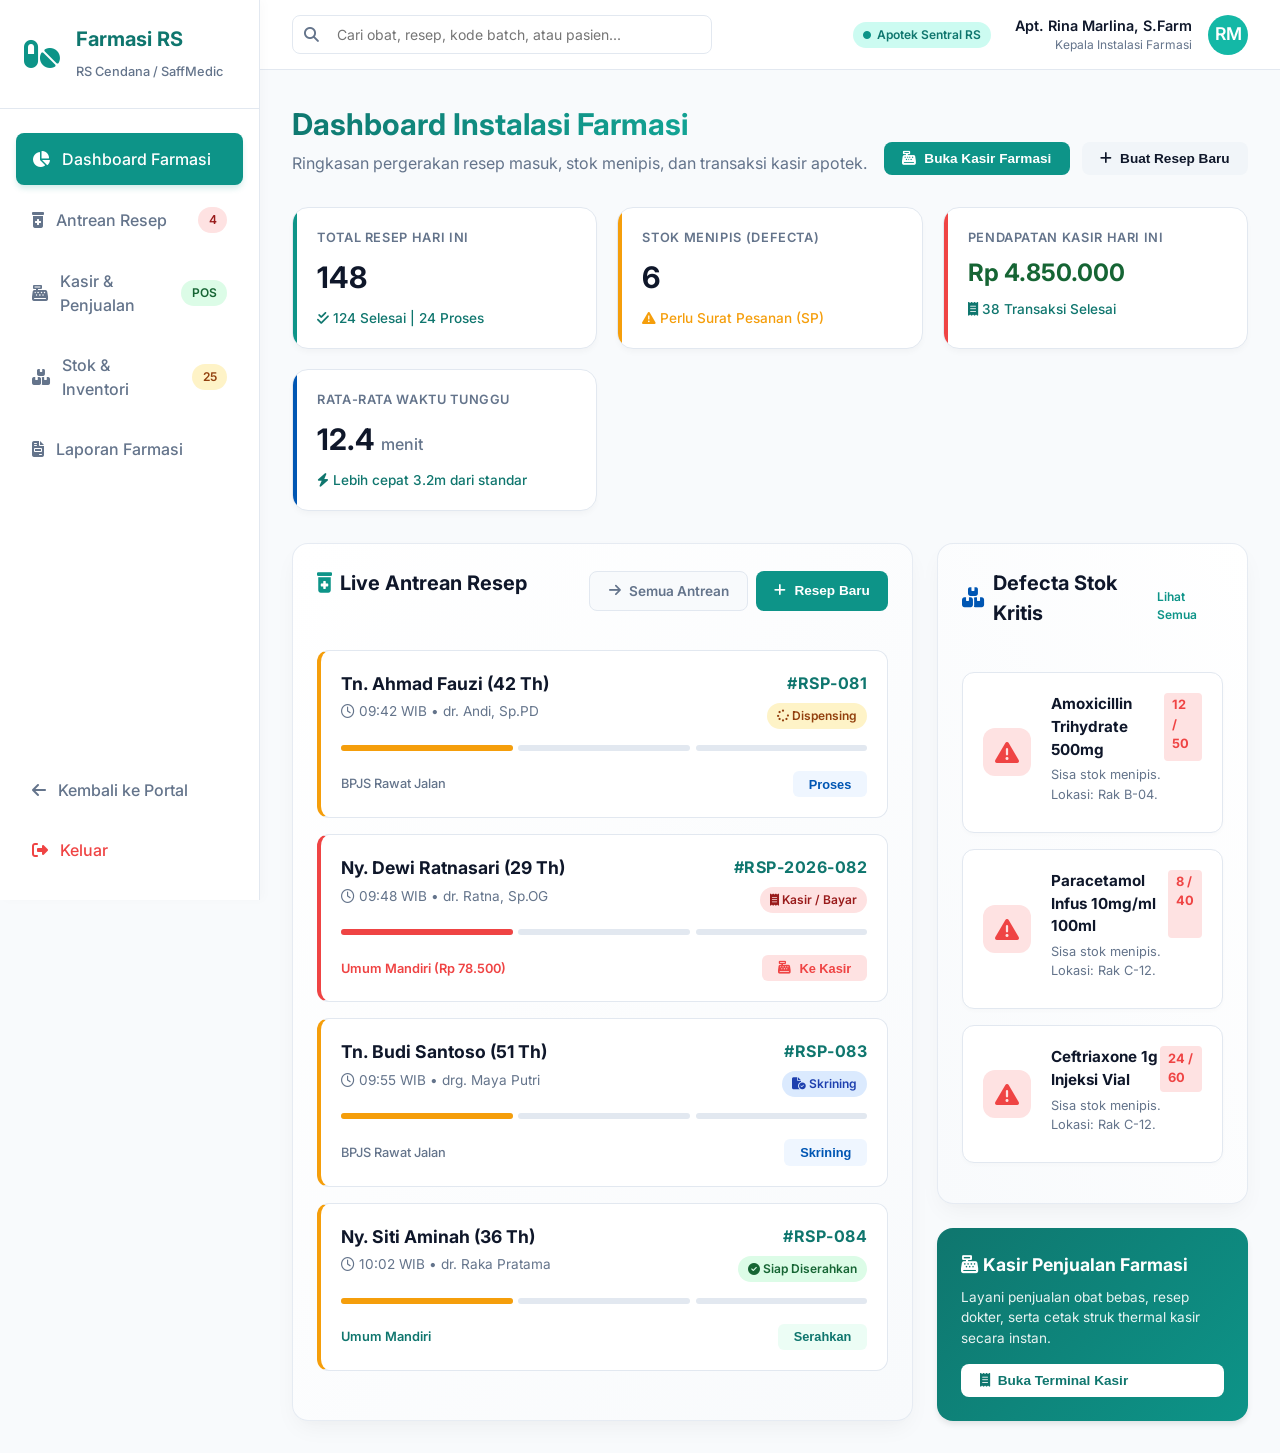
==== commit 1df145bb: "feat: tambah pasien pada antrean resep" ====
--- a/Tugas/sim_rs_apotek.html
+++ b/Tugas/sim_rs_apotek.html
@@ -11,6 +11,7 @@
         .sidebar-header h2 { color: var(--secondary-dark); }
         .page-header h1 {
             background: linear-gradient(135deg, var(--secondary-dark), var(--secondary-light));
+            background-clip: text;
             -webkit-background-clip: text;
             -webkit-text-fill-color: transparent;
         }
@@ -47,6 +48,29 @@
             background: var(--secondary);
             color: white;
             border-color: var(--secondary);
+        }
+        .app-toast {
+            position: fixed;
+            right: 1.5rem;
+            bottom: 1.5rem;
+            z-index: 2000;
+            display: flex;
+            align-items: center;
+            gap: 0.65rem;
+            max-width: min(380px, calc(100vw - 2rem));
+            padding: 0.85rem 1rem;
+            border-radius: 0.65rem;
+            background: #166534;
+            color: white;
+            box-shadow: 0 10px 25px rgba(15, 23, 42, 0.2);
+            opacity: 0;
+            transform: translateY(12px);
+            pointer-events: none;
+            transition: var(--transition);
+        }
+        .app-toast.visible {
+            opacity: 1;
+            transform: translateY(0);
         }
     </style>
 </head>
@@ -155,14 +179,14 @@
                         <div class="queue-list" style="padding: 0.5rem 0;">
                             
                             <!-- Item 1: Penyiapan -->
-                            <div class="queue-card status-prep">
+                            <div class="queue-card status-prep" data-resep-id="RSP-081">
                                 <div class="queue-header">
                                     <div class="queue-patient-info">
                                         <span style="font-weight: 700; font-size: 1.1rem; color: var(--text-main);">Tn. Ahmad Fauzi (42 Th)</span>
                                         <span style="font-size: 0.85rem; color: var(--text-muted); margin-top: 0.25rem;"><i class="fa-regular fa-clock"></i> 09:42 WIB &bull; dr. Andi, Sp.PD</span>
                                     </div>
                                     <div style="text-align: right;">
-                                        <div style="font-weight: 700; color: var(--secondary-dark); letter-spacing: 0.5px;">#RSP-2026-081</div>
+                                        <div style="font-weight: 700; color: var(--secondary-dark); letter-spacing: 0.5px;">#RSP-081</div>
                                         <span class="badge badge-warning" style="margin-top: 0.5rem; display: inline-block;"><i class="fa-solid fa-spinner fa-spin"></i> Dispensing</span>
                                     </div>
                                 </div>
@@ -178,7 +202,7 @@
                             </div>
 
                             <!-- Item 2: Menunggu Pembayaran -->
-                            <div class="queue-card status-wait">
+                            <div class="queue-card status-wait" data-resep-id="RSP-082">
                                 <div class="queue-header">
                                     <div class="queue-patient-info">
                                         <span style="font-weight: 700; font-size: 1.1rem; color: var(--text-main);">Ny. Dewi Ratnasari (29 Th)</span>
@@ -199,6 +223,30 @@
                                     <button class="btn" style="background: #fee2e2; color: var(--danger); padding: 0.35rem 1rem; font-size: 0.8rem; font-weight: 600; border-radius: 6px;" onclick="loadResepToKasir('RSP-2026-082')"><i class="fa-solid fa-cash-register"></i> Ke Kasir</button>
                                 </div>
                             </div>
+
+                            <div class="queue-card status-prep" data-resep-id="RSP-083">
+                                <div class="queue-header">
+                                    <div class="queue-patient-info">
+                                        <span style="font-weight: 700; font-size: 1.1rem; color: var(--text-main);">Tn. Budi Santoso (51 Th)</span>
+                                        <span style="font-size: 0.85rem; color: var(--text-muted); margin-top: 0.25rem;"><i class="fa-regular fa-clock"></i> 09:55 WIB &bull; drg. Maya Putri</span>
+                                    </div>
+                                    <div style="text-align: right;"><div style="font-weight: 700; color: var(--secondary-dark); letter-spacing: 0.5px;">#RSP-083</div><span class="badge badge-info" style="margin-top: 0.5rem; display: inline-block;"><i class="fa-solid fa-file-circle-check"></i> Skrining</span></div>
+                                </div>
+                                <div class="queue-steps"><div class="queue-step active" title="Skrining"></div><div class="queue-step" title="Penyiapan"></div><div class="queue-step" title="Selesai"></div></div>
+                                <div style="display: flex; justify-content: space-between; align-items: center; margin-top: 0.5rem;"><span style="font-size: 0.8rem; color: var(--text-muted); font-weight: 500;">BPJS Rawat Jalan</span><button class="btn" style="background: #eff6ff; color: var(--primary); padding: 0.35rem 1rem; font-size: 0.8rem; font-weight: 600; border-radius: 6px;" onclick="detailResep('RSP-083')">Skrining</button></div>
+                            </div>
+
+                            <div class="queue-card status-prep" data-resep-id="RSP-084">
+                                <div class="queue-header">
+                                    <div class="queue-patient-info">
+                                        <span style="font-weight: 700; font-size: 1.1rem; color: var(--text-main);">Ny. Siti Aminah (36 Th)</span>
+                                        <span style="font-size: 0.85rem; color: var(--text-muted); margin-top: 0.25rem;"><i class="fa-regular fa-clock"></i> 10:02 WIB &bull; dr. Raka Pratama</span>
+                                    </div>
+                                    <div style="text-align: right;"><div style="font-weight: 700; color: var(--secondary-dark); letter-spacing: 0.5px;">#RSP-084</div><span class="badge badge-success" style="margin-top: 0.5rem; display: inline-block;"><i class="fa-solid fa-circle-check"></i> Siap Diserahkan</span></div>
+                                </div>
+                                <div class="queue-steps"><div class="queue-step active" title="Penyiapan"></div><div class="queue-step active" title="Pengecekan"></div><div class="queue-step active" title="Selesai"></div></div>
+                                <div style="display: flex; justify-content: space-between; align-items: center; margin-top: 0.5rem;"><span style="font-size: 0.8rem; color: var(--secondary-dark); font-weight: 600;">Umum Mandiri</span><button class="btn" style="background: #ecfdf5; color: var(--secondary-dark); padding: 0.35rem 1rem; font-size: 0.8rem; font-weight: 600; border-radius: 6px;" onclick="detailResep('RSP-084')">Serahkan</button></div>
+                            </div>
                         </div>
                     </div>
 
@@ -238,18 +286,18 @@
 
                 <!-- Tabs Filter Status -->
                 <div class="view-tabs">
-                    <button class="view-tab active" onclick="filterResepStatus('all', this)"><i class="fa-solid fa-list"></i> Semua Resep (24)</button>
-                    <button class="view-tab" onclick="filterResepStatus('skrining', this)"><i class="fa-solid fa-file-circle-check"></i> Skrining / Verifikasi (6)</button>
-                    <button class="view-tab" onclick="filterResepStatus('racik', this)"><i class="fa-solid fa-mortar-pestle"></i> Penyiapan / Racik (10)</button>
-                    <button class="view-tab" onclick="filterResepStatus('kasir', this)"><i class="fa-solid fa-cash-register"></i> Pembayaran (3)</button>
-                    <button class="view-tab" onclick="filterResepStatus('selesai', this)"><i class="fa-solid fa-circle-check"></i> Siap Diserahkan (5)</button>
+                    <button id="tab-resep-all" class="view-tab active" onclick="filterResepStatus('all', this)"><i class="fa-solid fa-list"></i> Semua Resep</button>
+                    <button id="tab-resep-skrining" class="view-tab" onclick="filterResepStatus('skrining', this)"><i class="fa-solid fa-file-circle-check"></i> Skrining / Verifikasi</button>
+                    <button id="tab-resep-racik" class="view-tab" onclick="filterResepStatus('racik', this)"><i class="fa-solid fa-mortar-pestle"></i> Penyiapan / Racik</button>
+                    <button id="tab-resep-kasir" class="view-tab" onclick="filterResepStatus('kasir', this)"><i class="fa-solid fa-cash-register"></i> Pembayaran</button>
+                    <button id="tab-resep-selesai" class="view-tab" onclick="filterResepStatus('selesai', this)"><i class="fa-solid fa-circle-check"></i> Siap Diserahkan</button>
                 </div>
 
                 <!-- Filters -->
                 <div class="card" style="padding: 1rem 1.5rem; margin-bottom: 1.5rem;">
                     <div class="filter-bar" style="margin-bottom: 0; align-items: center; justify-content: space-between;">
                         <div style="display: flex; gap: 1rem; flex-wrap: wrap;">
-                            <input type="text" class="form-control" placeholder="Cari No. Resep / Nama Pasien..." style="width: 280px;">
+                            <input type="text" id="resep-search" class="form-control" placeholder="Cari No. Resep / Nama Pasien..." style="width: 280px;" oninput="filterResepStatus(currentResepStatus)">
                             <select class="form-control">
                                 <option>Semua Unit Layanan</option>
                                 <option>Instalasi Rawat Jalan (Poliklinik)</option>
@@ -263,7 +311,7 @@
                                 <option>Asuransi Swasta</option>
                             </select>
                         </div>
-                        <button class="btn" style="background: #f1f5f9; color: var(--text-muted);"><i class="fa-solid fa-rotate"></i> Refresh Data</button>
+                            <button class="btn" type="button" style="background: #f1f5f9; color: var(--text-muted);" onclick="refreshResepData()"><i class="fa-solid fa-rotate"></i> Refresh Data</button>
                     </div>
                 </div>
 
@@ -282,8 +330,8 @@
                                     <th>Aksi</th>
                                 </tr>
                             </thead>
-                            <tbody>
-                                <tr>
+                            <tbody id="resep-table-body">
+                                <tr data-resep-id="RSP-081" data-resep-status="racik">
                                     <td>
                                         <div style="display: flex; align-items: center; gap: 0.5rem;">
                                             <span style="font-size: 1.1rem; font-weight: 800; background: #ecfdf5; color: var(--secondary-dark); padding: 0.2rem 0.5rem; border-radius: 0.35rem;">A-14</span>
@@ -312,7 +360,7 @@
                                         </div>
                                     </td>
                                 </tr>
-                                <tr>
+                                <tr data-resep-id="RSP-082" data-resep-status="kasir">
                                     <td>
                                         <div style="display: flex; align-items: center; gap: 0.5rem;">
                                             <span style="font-size: 1.1rem; font-weight: 800; background: #fee2e2; color: var(--danger); padding: 0.2rem 0.5rem; border-radius: 0.35rem;">A-18</span>
@@ -340,6 +388,20 @@
                                             <button class="btn" style="background: var(--danger); color: white; padding: 0.35rem 0.75rem; font-size: 0.75rem;" onclick="loadResepToKasir('RSP-2026-082')"><i class="fa-solid fa-cash-register"></i> Bayar Kasir</button>
                                         </div>
                                     </td>
+                                </tr>
+                                <tr data-resep-id="RSP-083" data-resep-status="skrining">
+                                    <td><div style="display: flex; align-items: center; gap: 0.5rem;"><span style="font-size: 1.1rem; font-weight: 800; background: #eff6ff; color: var(--primary); padding: 0.2rem 0.5rem; border-radius: 0.35rem;">A-19</span><div><div style="font-weight: 700; color: var(--text-main);">#RSP-083</div><div style="font-size: 0.75rem; color: var(--text-muted);">09:55 WIB</div></div></div></td>
+                                    <td><div style="font-weight: 600;">Tn. Budi Santoso (51 Th)</div><div style="font-size: 0.75rem; color: var(--text-muted);">No. RM: 00-18-07-41</div></td>
+                                    <td><div style="font-weight: 500;">Poli Gigi</div><div style="font-size: 0.75rem; color: var(--text-muted);">drg. Maya Putri</div></td>
+                                    <td><span class="badge badge-info">1 R/ Obat Jadi</span></td><td><span class="badge badge-success">Non-Racikan</span></td><td><span class="badge badge-info"><i class="fa-solid fa-file-circle-check"></i> Skrining</span></td>
+                                    <td><button class="btn btn-secondary" style="padding: 0.35rem 0.75rem; font-size: 0.75rem;" onclick="detailResep('RSP-083')"><i class="fa-solid fa-file-circle-check"></i> Skrining</button></td>
+                                </tr>
+                                <tr data-resep-id="RSP-084" data-resep-status="selesai">
+                                    <td><div style="display: flex; align-items: center; gap: 0.5rem;"><span style="font-size: 1.1rem; font-weight: 800; background: #ecfdf5; color: var(--secondary-dark); padding: 0.2rem 0.5rem; border-radius: 0.35rem;">A-20</span><div><div style="font-weight: 700; color: var(--text-main);">#RSP-084</div><div style="font-size: 0.75rem; color: var(--text-muted);">10:02 WIB</div></div></div></td>
+                                    <td><div style="font-weight: 600;">Ny. Siti Aminah (36 Th)</div><div style="font-size: 0.75rem; color: var(--text-muted);">No. RM: 00-44-12-08</div></td>
+                                    <td><div style="font-weight: 500;">Poli Umum</div><div style="font-size: 0.75rem; color: var(--text-muted);">dr. Raka Pratama</div></td>
+                                    <td><span class="badge badge-info">2 R/ Obat Jadi</span></td><td><span class="badge badge-success">Non-Racikan</span></td><td><span class="badge badge-success"><i class="fa-solid fa-circle-check"></i> Siap Diserahkan</span></td>
+                                    <td><button class="btn btn-secondary" style="padding: 0.35rem 0.75rem; font-size: 0.75rem;" onclick="detailResep('RSP-084')"><i class="fa-solid fa-hand-holding-medical"></i> Serahkan</button></td>
                                 </tr>
                             </tbody>
                         </table>
@@ -830,9 +892,14 @@
             </div>
             <div class="modal-footer no-print">
                 <button class="btn" style="background: #e2e8f0; color: var(--text-main);" onclick="closeModal('modal-struk')">Tutup</button>
-                <button class="btn btn-secondary" onclick="window.print()"><i class="fa-solid fa-print"></i> Cetak Struk (Printer Thermal)</button>
+                <button class="btn btn-secondary" onclick="printReceipt()"><i class="fa-solid fa-print"></i> Cetak Struk (Printer Thermal)</button>
             </div>
         </div>
+    </div>
+
+    <div id="app-toast" class="app-toast" role="status" aria-live="polite">
+        <i class="fa-solid fa-circle-check"></i>
+        <span id="app-toast-message"></span>
     </div>
 
     <!-- JAVASCRIPT LOGIC FOR DATABASE, POS CASHIER, SEARCH & NAVIGATION -->
@@ -869,6 +936,11 @@
         // POS CART STATE
         let posCart = [];
         let currentPosPillCategory = 'all';
+        let totalPenjualanHariIni = 4850000;
+        let transaksiSelesaiHariIni = 38;
+        let activePrescriptionId = null;
+        let toastTimeout;
+        let currentResepStatus = 'all';
 
         // INITIALIZATION
         document.addEventListener('DOMContentLoaded', () => {
@@ -876,6 +948,7 @@
             renderDashboardAlerts();
             renderPosCatalog();
             updateTotalObatBadge();
+            filterResepStatus('all');
         });
 
         function updateTotalObatBadge() {
@@ -898,6 +971,87 @@
 
             const activeNav = document.getElementById('nav-' + viewId);
             if (activeNav) activeNav.classList.add('active-green');
+        }
+
+        function filterResepStatus(status, clickedTab) {
+            currentResepStatus = status || 'all';
+            const searchQuery = (document.getElementById('resep-search')?.value || '').trim().toLowerCase();
+            const rows = document.querySelectorAll('#resep-table-body tr[data-resep-status]');
+            let visibleRows = 0;
+
+            document.querySelectorAll('#view-antrean .view-tab').forEach(tab => tab.classList.remove('active'));
+            if (clickedTab) {
+                clickedTab.classList.add('active');
+            } else {
+                const matchingTab = document.querySelector('#view-antrean .view-tab[onclick*="\'' + currentResepStatus + '\'"]');
+                if (matchingTab) matchingTab.classList.add('active');
+            }
+
+            rows.forEach(row => {
+                const rowText = row.textContent.toLowerCase();
+                const matchesStatus = currentResepStatus === 'all' || row.dataset.resepStatus === currentResepStatus;
+                const matchesSearch = !searchQuery || rowText.includes(searchQuery);
+                const visible = matchesStatus && matchesSearch;
+                row.style.display = visible ? '' : 'none';
+                if (visible) visibleRows += 1;
+            });
+
+            const tableBody = document.getElementById('resep-table-body');
+            let emptyRow = document.getElementById('resep-empty-row');
+            if (!visibleRows) {
+                if (!emptyRow) {
+                    emptyRow = document.createElement('tr');
+                    emptyRow.id = 'resep-empty-row';
+                    emptyRow.innerHTML = '<td colspan="7" style="padding: 2rem; text-align: center; color: var(--text-muted);"><i class="fa-solid fa-magnifying-glass" style="margin-right: 0.4rem;"></i> Tidak ada resep yang sesuai.</td>';
+                    tableBody.appendChild(emptyRow);
+                }
+                emptyRow.style.display = '';
+            } else if (emptyRow) {
+                emptyRow.style.display = 'none';
+            }
+            updateResepTabCounts();
+        }
+
+        function refreshResepData() {
+            filterResepStatus(currentResepStatus);
+            showToast('Data antrean resep berhasil diperbarui.');
+        }
+
+        function updateResepTabCounts() {
+            const rows = Array.from(document.querySelectorAll('#resep-table-body tr[data-resep-status]'));
+            const counts = {
+                all: rows.length,
+                skrining: rows.filter(row => row.dataset.resepStatus === 'skrining').length,
+                racik: rows.filter(row => row.dataset.resepStatus === 'racik').length,
+                kasir: rows.filter(row => row.dataset.resepStatus === 'kasir').length,
+                selesai: rows.filter(row => row.dataset.resepStatus === 'selesai').length
+            };
+            Object.keys(counts).forEach(status => {
+                const tab = document.getElementById('tab-resep-' + status);
+                if (tab) tab.dataset.count = counts[status];
+                if (tab) {
+                    const icon = tab.querySelector('i');
+                    const label = tab.textContent.trim().replace(/\s*\(\d+\)$/, '');
+                    tab.innerHTML = (icon ? icon.outerHTML + ' ' : '') + label + ' (' + counts[status] + ')';
+                }
+            });
+        }
+
+        function showToast(message) {
+            const toast = document.getElementById('app-toast');
+            const messageElement = document.getElementById('app-toast-message');
+            if (!toast || !messageElement) return;
+            messageElement.textContent = message;
+            toast.classList.add('visible');
+            clearTimeout(toastTimeout);
+            toastTimeout = setTimeout(() => toast.classList.remove('visible'), 3500);
+        }
+
+        function removePrescriptionFromQueues(resepId) {
+            if (!resepId) return;
+            const normalizedId = resepId.replace('RSP-2026-', 'RSP-');
+            document.querySelectorAll('[data-resep-id="' + normalizedId + '"]').forEach(element => element.remove());
+            filterResepStatus(currentResepStatus);
         }
 
         function openModal(id) {
@@ -1132,6 +1286,39 @@
             renderCart();
         }
 
+        function resetCheckoutForm() {
+            const patientName = document.getElementById('pos-nama-pasien');
+            const medicalRecord = document.getElementById('pos-no-rm');
+            const patientType = document.getElementById('pos-tipe-pasien');
+            const discount = document.getElementById('pos-diskon');
+            const payment = document.getElementById('pos-uang-bayar');
+            const paymentMethod = document.getElementById('pos-metode-bayar');
+
+            if (patientName) patientName.value = '';
+            if (medicalRecord) medicalRecord.value = '';
+            if (patientType) patientType.selectedIndex = 0;
+            if (discount) discount.value = 0;
+            if (payment) payment.value = '';
+            if (paymentMethod) paymentMethod.selectedIndex = 0;
+
+            posCart = [];
+            renderCart();
+            calculateChange();
+        }
+
+        function refreshCheckoutSummary(totalAkhir) {
+            totalPenjualanHariIni += totalAkhir;
+            transaksiSelesaiHariIni += 1;
+
+            const salesStat = document.getElementById('stat-penjualan-kasir');
+            if (salesStat) salesStat.innerText = 'Rp ' + totalPenjualanHariIni.toLocaleString('id-ID');
+
+            const salesDescription = document.querySelector('#stat-penjualan-kasir')?.parentElement?.querySelector('div:last-child');
+            if (salesDescription) {
+                salesDescription.innerHTML = '<i class="fa-solid fa-receipt"></i> ' + transaksiSelesaiHariIni + ' Transaksi Selesai';
+            }
+        }
+
         function renderCart() {
             const container = document.getElementById('cart-items-container');
             const countBadge = document.getElementById('cart-item-count');
@@ -1230,6 +1417,7 @@
 
         function loadResepToKasir(resepId) {
             switchTab('kasir');
+            activePrescriptionId = resepId;
             document.getElementById('pos-nama-pasien').value = 'Ny. Dewi Ratnasari';
             document.getElementById('pos-no-rm').value = '00-31-09-54';
             document.getElementById('pos-tipe-pasien').value = 'Resep Dokter';
@@ -1323,11 +1511,21 @@
             renderDashboardAlerts();
             renderPosCatalog();
             updateTotalObatBadge();
-
-            // Clear Cart & Open Struk Modal
-            posCart = [];
-            renderCart();
+            refreshCheckoutSummary(totalAkhir);
+            removePrescriptionFromQueues(activePrescriptionId);
+            showToast('Pembayaran berhasil. Resep ' + (activePrescriptionId || notaId) + ' selesai dan dihapus dari antrean.');
+            activePrescriptionId = null;
+
+            // Clear transaksi aktif supaya kasir siap menerima pasien berikutnya
+            resetCheckoutForm();
             openModal('modal-struk');
+        }
+
+        function printReceipt() {
+            window.print();
+            closeModal('modal-struk');
+            switchTab('kasir');
+            resetCheckoutForm();
         }
 
         // SAVE NEW MEDICATION FROM MODAL
@@ -1378,6 +1576,19 @@
 
             renderStokTable();
             renderPosCatalog();
+
+            const antreanRows = Array.from(document.querySelectorAll('#resep-table-body tr[data-resep-status]'));
+            const matchingResep = query && antreanRows.some(row => row.textContent.toLowerCase().includes(query.toLowerCase()));
+            if (matchingResep) {
+                const resepSearch = document.getElementById('resep-search');
+                if (resepSearch) resepSearch.value = query;
+                switchTab('antrean');
+                filterResepStatus('all');
+            } else if (!query) {
+                const resepSearch = document.getElementById('resep-search');
+                if (resepSearch) resepSearch.value = '';
+                filterResepStatus(currentResepStatus);
+            }
         }
 
         function triggerApotekSearch() {
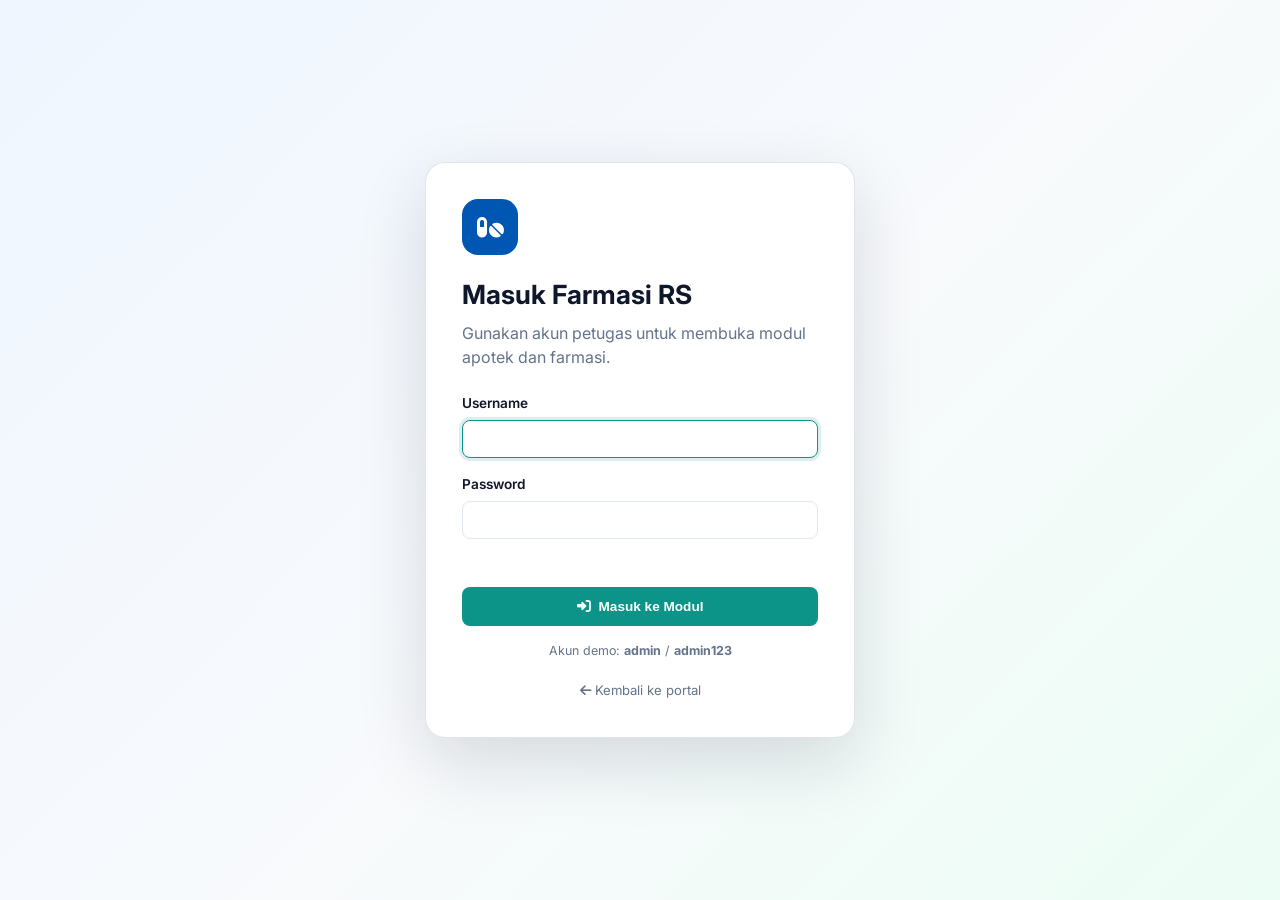
==== commit acfbc35b: "Add separate module login flow" ====
--- a/Tugas/sim_rs_apotek.html
+++ b/Tugas/sim_rs_apotek.html
@@ -1,4 +1,4 @@
-<!DOCTYPE html>
+﻿<!DOCTYPE html>
 <html lang="id">
 <head>
     <meta charset="UTF-8">
@@ -7,6 +7,11 @@
     <link href="https://fonts.googleapis.com/css2?family=Inter:wght@400;500;600;700;800&display=swap" rel="stylesheet">
     <link rel="stylesheet" href="style.css">
     <link rel="stylesheet" href="https://cdnjs.cloudflare.com/ajax/libs/font-awesome/6.4.0/css/all.min.css">
+    <script>
+        if (sessionStorage.getItem('simrs-module-login') !== 'true') {
+            window.location.replace('login.html?module=apotek');
+        }
+    </script>
     <style>
         .sidebar-header h2 { color: var(--secondary-dark); }
         .page-header h1 {
@@ -72,6 +77,37 @@
             opacity: 1;
             transform: translateY(0);
         }
+        .profile-details {
+            display: grid;
+            grid-template-columns: repeat(2, minmax(0, 1fr));
+            gap: 0.75rem 1.25rem;
+            padding: 1rem;
+            border: 1px solid var(--border);
+            border-radius: 0.65rem;
+            background: #f8fafc;
+        }
+        .profile-detail {
+            min-width: 0;
+        }
+        .profile-detail label {
+            display: block;
+            margin-bottom: 0.25rem;
+            color: var(--text-muted);
+            font-size: 0.75rem;
+            font-weight: 600;
+        }
+        .profile-detail span {
+            display: block;
+            color: var(--text-main);
+            font-size: 0.9rem;
+            font-weight: 600;
+            overflow-wrap: anywhere;
+        }
+        @media (max-width: 600px) {
+            .profile-details {
+                grid-template-columns: 1fr;
+            }
+        }
     </style>
 </head>
 <body>
@@ -84,13 +120,13 @@
         </div>
         <nav class="sidebar-nav">
             <a onclick="switchTab('dashboard')" id="nav-dashboard" class="nav-item active-green"><i class="fa-solid fa-chart-pie"></i> Dashboard Farmasi</a>
-            <a onclick="switchTab('antrean')" id="nav-antrean" class="nav-item"><i class="fa-solid fa-prescription-bottle-medical"></i> Antrean Resep <span class="badge badge-danger" style="margin-left:auto;">4</span></a>
+            <a onclick="switchTab('antrean')" id="nav-antrean" class="nav-item"><i class="fa-solid fa-prescription-bottle-medical"></i> Antrean Resep <span class="badge badge-danger" style="margin-left:auto;" id="badge-antrean-resep">4</span></a>
             <a onclick="switchTab('kasir')" id="nav-kasir" class="nav-item"><i class="fa-solid fa-cash-register"></i> Kasir & Penjualan <span class="badge badge-success" style="margin-left:auto;">POS</span></a>
             <a onclick="switchTab('stok')" id="nav-stok" class="nav-item"><i class="fa-solid fa-boxes-stacked"></i> Stok & Inventori <span class="badge badge-warning" style="margin-left:auto;" id="badge-total-obat">25</span></a>
             <a onclick="switchTab('laporan')" id="nav-laporan" class="nav-item"><i class="fa-solid fa-file-invoice"></i> Laporan Farmasi</a>
             <div style="flex: 1;"></div>
             <a href="index.html" class="nav-item"><i class="fa-solid fa-arrow-left"></i> Kembali ke Portal</a>
-            <a href="#" class="nav-item" style="color: var(--danger);"><i class="fa-solid fa-right-from-bracket"></i> Keluar</a>
+            <a href="login.html?module=apotek" class="nav-item" style="color: var(--danger);" onclick="logoutModule(event)"><i class="fa-solid fa-right-from-bracket"></i> Keluar</a>
         </nav>
     </aside>
 
@@ -197,7 +233,7 @@
                                 </div>
                                 <div style="display: flex; justify-content: space-between; align-items: center; margin-top: 0.5rem;">
                                     <span style="font-size: 0.8rem; color: var(--text-muted); font-weight: 500;">BPJS Rawat Jalan</span>
-                                    <button class="btn" style="background: #eff6ff; color: var(--primary); padding: 0.35rem 1rem; font-size: 0.8rem; font-weight: 600; border-radius: 6px;" onclick="detailResep('RSP-2026-081')">Proses</button>
+                                    <button class="btn" style="background: #eff6ff; color: var(--primary); padding: 0.35rem 1rem; font-size: 0.8rem; font-weight: 600; border-radius: 6px;" onclick="detailResep('RSP-081', 'Siapkan')">Proses</button>
                                 </div>
                             </div>
 
@@ -233,7 +269,7 @@
                                     <div style="text-align: right;"><div style="font-weight: 700; color: var(--secondary-dark); letter-spacing: 0.5px;">#RSP-083</div><span class="badge badge-info" style="margin-top: 0.5rem; display: inline-block;"><i class="fa-solid fa-file-circle-check"></i> Skrining</span></div>
                                 </div>
                                 <div class="queue-steps"><div class="queue-step active" title="Skrining"></div><div class="queue-step" title="Penyiapan"></div><div class="queue-step" title="Selesai"></div></div>
-                                <div style="display: flex; justify-content: space-between; align-items: center; margin-top: 0.5rem;"><span style="font-size: 0.8rem; color: var(--text-muted); font-weight: 500;">BPJS Rawat Jalan</span><button class="btn" style="background: #eff6ff; color: var(--primary); padding: 0.35rem 1rem; font-size: 0.8rem; font-weight: 600; border-radius: 6px;" onclick="detailResep('RSP-083')">Skrining</button></div>
+                                <div style="display: flex; justify-content: space-between; align-items: center; margin-top: 0.5rem;"><span style="font-size: 0.8rem; color: var(--text-muted); font-weight: 500;">BPJS Rawat Jalan</span><button class="btn" style="background: #eff6ff; color: var(--primary); padding: 0.35rem 1rem; font-size: 0.8rem; font-weight: 600; border-radius: 6px;" onclick="detailResep('RSP-083', 'Skrining')">Skrining</button></div>
                             </div>
 
                             <div class="queue-card status-prep" data-resep-id="RSP-084">
@@ -245,7 +281,7 @@
                                     <div style="text-align: right;"><div style="font-weight: 700; color: var(--secondary-dark); letter-spacing: 0.5px;">#RSP-084</div><span class="badge badge-success" style="margin-top: 0.5rem; display: inline-block;"><i class="fa-solid fa-circle-check"></i> Siap Diserahkan</span></div>
                                 </div>
                                 <div class="queue-steps"><div class="queue-step active" title="Penyiapan"></div><div class="queue-step active" title="Pengecekan"></div><div class="queue-step active" title="Selesai"></div></div>
-                                <div style="display: flex; justify-content: space-between; align-items: center; margin-top: 0.5rem;"><span style="font-size: 0.8rem; color: var(--secondary-dark); font-weight: 600;">Umum Mandiri</span><button class="btn" style="background: #ecfdf5; color: var(--secondary-dark); padding: 0.35rem 1rem; font-size: 0.8rem; font-weight: 600; border-radius: 6px;" onclick="detailResep('RSP-084')">Serahkan</button></div>
+                                <div style="display: flex; justify-content: space-between; align-items: center; margin-top: 0.5rem;"><span style="font-size: 0.8rem; color: var(--secondary-dark); font-weight: 600;">Umum Mandiri</span><button class="btn" style="background: #ecfdf5; color: var(--secondary-dark); padding: 0.35rem 1rem; font-size: 0.8rem; font-weight: 600; border-radius: 6px;" onclick="detailResep('RSP-084', 'Serahkan')">Serahkan</button></div>
                             </div>
                         </div>
                     </div>
@@ -356,7 +392,7 @@
                                     <td><span class="badge badge-warning"><i class="fa-solid fa-spinner fa-spin"></i> Dispensing</span></td>
                                     <td>
                                         <div style="display: flex; gap: 0.5rem;">
-                                            <button class="btn btn-secondary" style="padding: 0.35rem 0.75rem; font-size: 0.75rem;" onclick="detailResep('RSP-081')"><i class="fa-solid fa-hand-holding-medical"></i> Siapkan</button>
+                                            <button class="btn btn-secondary" style="padding: 0.35rem 0.75rem; font-size: 0.75rem;" onclick="detailResep('RSP-081', 'Siapkan')"><i class="fa-solid fa-hand-holding-medical"></i> Siapkan</button>
                                         </div>
                                     </td>
                                 </tr>
@@ -394,14 +430,14 @@
                                     <td><div style="font-weight: 600;">Tn. Budi Santoso (51 Th)</div><div style="font-size: 0.75rem; color: var(--text-muted);">No. RM: 00-18-07-41</div></td>
                                     <td><div style="font-weight: 500;">Poli Gigi</div><div style="font-size: 0.75rem; color: var(--text-muted);">drg. Maya Putri</div></td>
                                     <td><span class="badge badge-info">1 R/ Obat Jadi</span></td><td><span class="badge badge-success">Non-Racikan</span></td><td><span class="badge badge-info"><i class="fa-solid fa-file-circle-check"></i> Skrining</span></td>
-                                    <td><button class="btn btn-secondary" style="padding: 0.35rem 0.75rem; font-size: 0.75rem;" onclick="detailResep('RSP-083')"><i class="fa-solid fa-file-circle-check"></i> Skrining</button></td>
+                                    <td><button class="btn btn-secondary" style="padding: 0.35rem 0.75rem; font-size: 0.75rem;" onclick="detailResep('RSP-083', 'Skrining')"><i class="fa-solid fa-file-circle-check"></i> Skrining</button></td>
                                 </tr>
                                 <tr data-resep-id="RSP-084" data-resep-status="selesai">
                                     <td><div style="display: flex; align-items: center; gap: 0.5rem;"><span style="font-size: 1.1rem; font-weight: 800; background: #ecfdf5; color: var(--secondary-dark); padding: 0.2rem 0.5rem; border-radius: 0.35rem;">A-20</span><div><div style="font-weight: 700; color: var(--text-main);">#RSP-084</div><div style="font-size: 0.75rem; color: var(--text-muted);">10:02 WIB</div></div></div></td>
                                     <td><div style="font-weight: 600;">Ny. Siti Aminah (36 Th)</div><div style="font-size: 0.75rem; color: var(--text-muted);">No. RM: 00-44-12-08</div></td>
                                     <td><div style="font-weight: 500;">Poli Umum</div><div style="font-size: 0.75rem; color: var(--text-muted);">dr. Raka Pratama</div></td>
                                     <td><span class="badge badge-info">2 R/ Obat Jadi</span></td><td><span class="badge badge-success">Non-Racikan</span></td><td><span class="badge badge-success"><i class="fa-solid fa-circle-check"></i> Siap Diserahkan</span></td>
-                                    <td><button class="btn btn-secondary" style="padding: 0.35rem 0.75rem; font-size: 0.75rem;" onclick="detailResep('RSP-084')"><i class="fa-solid fa-hand-holding-medical"></i> Serahkan</button></td>
+                                    <td><button class="btn btn-secondary" style="padding: 0.35rem 0.75rem; font-size: 0.75rem;" onclick="detailResep('RSP-084', 'Serahkan')"><i class="fa-solid fa-hand-holding-medical"></i> Serahkan</button></td>
                                 </tr>
                             </tbody>
                         </table>
@@ -588,12 +624,24 @@
                             </select>
                         </div>
                         <div>
-                            <button class="btn" style="background: #f1f5f9; color: var(--text-main);" onclick="alert('Data stok obat berhasil di-export ke format Excel (.xlsx)!')"><i class="fa-solid fa-file-excel"></i> Export Excel</button>
-                        </div>
-                    </div>
-                </div>
-
-                <!-- Inventory Table -->
+                            <button class="btn" style="background: #f1f5f9; color: var(--text-main);" onclick="exportStokToExcel()"><i class="fa-solid fa-file-excel"></i> Export Excel</button>
+                        </div>
+                    </div>
+                </div>
+
+                <!-- Cari Obat Resmi SATU SEHAT (KFA) -->
+<div class="card" style="padding: 1rem 1.5rem; margin-bottom: 1.5rem;">
+    <div style="display:flex; align-items:center; gap:0.75rem; margin-bottom:0.75rem;">
+        <i class="fa-solid fa-satellite-dish" style="color: var(--secondary);"></i>
+        <h3 style="margin:0; font-size:0.95rem;">Cari Obat Resmi (SATU SEHAT KFA)</h3>
+    </div>
+    <div style="display:flex; gap:0.75rem;">
+        <input type="text" id="kfa-search-input" class="form-control" placeholder="Contoh: paracetamol, amoxicillin..." style="flex:1;" onkeyup="if(event.key==='Enter') searchKFA()">
+        <button class="btn btn-secondary" onclick="searchKFA()"><i class="fa-solid fa-magnifying-glass"></i> Cari</button>
+    </div>
+    <div id="kfa-search-results" style="margin-top:0.75rem; max-height:280px; overflow-y:auto;"></div>
+</div>
+<!-- Inventory Table -->
                 <div class="card">
                     <div class="table-container">
                         <table>
@@ -624,7 +672,7 @@
                         <p>Analisis penjualan kasir, obat terlaris (Fast-Moving), serta laporan mutasi stok farmasi.</p>
                     </div>
                     <div style="display: flex; gap: 0.75rem;">
-                        <button class="btn btn-secondary" onclick="alert('Laporan Rekapitulasi Farmasi Hari Ini Berhasil Di-Download (PDF)')"><i class="fa-solid fa-file-pdf"></i> Download PDF</button>
+                        <button class="btn btn-secondary" onclick="downloadFarmasiReportPdf()"><i class="fa-solid fa-file-pdf"></i> Download PDF</button>
                     </div>
                 </div>
 
@@ -755,7 +803,7 @@
     <div id="modal-obat" class="modal-overlay">
         <div class="modal-box">
             <div class="modal-header">
-                <h3 style="font-size: 1.15rem; font-weight: 700; color: var(--secondary-dark);"><i class="fa-solid fa-box-medical"></i> Tambah Master Stok Obat</h3>
+                <h3 id="modal-obat-title" style="font-size: 1.15rem; font-weight: 700; color: var(--secondary-dark);"><i class="fa-solid fa-box-medical"></i> Tambah Master Stok Obat</h3>
                 <button onclick="closeModal('modal-obat')" style="background: none; border: none; font-size: 1.25rem; cursor: pointer; color: var(--text-muted);">&times;</button>
             </div>
             <div class="modal-body">
@@ -807,8 +855,21 @@
             </div>
             <div class="modal-footer">
                 <button class="btn" style="background: #e2e8f0; color: var(--text-main);" onclick="closeModal('modal-obat')">Batal</button>
-                <button class="btn btn-secondary" onclick="saveNewMedication()"><i class="fa-solid fa-save"></i> Simpan Obat</button>
+                <button id="save-medication-btn" class="btn btn-secondary" onclick="saveNewMedication()"><i class="fa-solid fa-save"></i> Simpan Obat</button>
             </div>
+        </div>
+    </div>
+
+    <div id="actionModal" class="modal-overlay">
+        <div class="modal-box" style="max-width: 560px;">
+            <div class="modal-header">
+                <div>
+                    <h3 id="actionModalTitle" style="font-size: 1.15rem; font-weight: 700; color: var(--secondary-dark);">Proses Resep</h3>
+                    <p id="actionModalSubtitle" style="margin-top: 0.25rem; color: var(--text-muted); font-size: 0.85rem;"></p>
+                </div>
+                <button type="button" onclick="closeActionModal()" style="background: none; border: none; font-size: 1.25rem; cursor: pointer; color: var(--text-muted);">&times;</button>
+            </div>
+            <div id="actionModalBody" class="modal-body"></div>
         </div>
     </div>
 
@@ -904,6 +965,12 @@
 
     <!-- JAVASCRIPT LOGIC FOR DATABASE, POS CASHIER, SEARCH & NAVIGATION -->
     <script>
+        function logoutModule(event) {
+            event.preventDefault();
+            sessionStorage.removeItem('simrs-module-login');
+            window.location.href = 'login.html?module=apotek';
+        }
+
         // MASTER DATABASE OBAT (INDONESIAN PHARMACY MEDICATION DATABASE)
         let medicationDatabase = [
             { id: 1, kode: "MED-AN-0001", nama: "Paracetamol 500mg Tablet", kategori: "Obat Bebas", bentuk: "Tablet", pabrik: "Kimia Farma", batch: "PCT-2026A", exp: "2028-05-15", stok: 450, minStok: 100, harga: 5000, lokasi: "Rak A-01", bpom: "GBL98123001A1", status: "aman" },
@@ -941,6 +1008,7 @@
         let activePrescriptionId = null;
         let toastTimeout;
         let currentResepStatus = 'all';
+        let currentStokTab = 'all';
 
         // INITIALIZATION
         document.addEventListener('DOMContentLoaded', () => {
@@ -1035,6 +1103,8 @@
                     tab.innerHTML = (icon ? icon.outerHTML + ' ' : '') + label + ' (' + counts[status] + ')';
                 }
             });
+            const queueBadge = document.getElementById('badge-antrean-resep');
+            if (queueBadge) queueBadge.textContent = counts.all;
         }
 
         function showToast(message) {
@@ -1062,21 +1132,46 @@
             document.getElementById(id).classList.remove('active');
         }
 
+        function openActionModal(title, subtitle, bodyHtml) {
+            document.getElementById('actionModalTitle').textContent = title;
+            document.getElementById('actionModalSubtitle').textContent = subtitle || '';
+            document.getElementById('actionModalBody').innerHTML = bodyHtml;
+            document.getElementById('actionModal').classList.add('active');
+        }
+
+        function closeActionModal() {
+            document.getElementById('actionModal').classList.remove('active');
+        }
+
         // RENDER STOK TABLE DYNAMICALLY
-        function renderStokTable() {
-            const tbody = document.getElementById('stok-table-body');
-            if (!tbody) return;
-
+        function getFilteredMedicationData() {
             const query = (document.getElementById('stok-search')?.value || '').toLowerCase();
             const sediaanFilter = document.getElementById('stok-filter-sediaan')?.value || 'all';
             const lokasiFilter = document.getElementById('stok-filter-lokasi')?.value || 'all';
 
-            const filtered = medicationDatabase.filter(m => {
+            let filtered = medicationDatabase.filter(m => {
                 const matchQuery = m.nama.toLowerCase().includes(query) || m.kode.toLowerCase().includes(query) || m.batch.toLowerCase().includes(query) || m.pabrik.toLowerCase().includes(query);
                 const matchSediaan = (sediaanFilter === 'all') || m.bentuk.toLowerCase().includes(sediaanFilter.toLowerCase());
                 const matchLokasi = (lokasiFilter === 'all') || (m.lokasi === lokasiFilter);
                 return matchQuery && matchSediaan && matchLokasi;
             });
+
+            if (currentStokTab === 'defecta') {
+                filtered = filtered.filter(m => m.stok <= m.minStok);
+            } else if (currentStokTab === 'expire') {
+                filtered = filtered.filter(m => m.status === 'expire');
+            } else if (currentStokTab === 'keras') {
+                filtered = filtered.filter(m => m.kategori === 'Obat Keras' || m.kategori === 'Antibiotik' || m.kategori === 'Obat Bebas Terbatas');
+            }
+
+            return filtered;
+        }
+
+        function renderStokTable() {
+            const tbody = document.getElementById('stok-table-body');
+            if (!tbody) return;
+
+            const filtered = getFilteredMedicationData();
 
             tbody.innerHTML = filtered.map(m => {
                 let statusBadge = '<span class="badge badge-success"><i class="fa-solid fa-check"></i> Stok Aman</span>';
@@ -1113,7 +1208,10 @@
                         <td>${statusBadge}</td>
                         <td style="font-weight: 700; color: var(--text-main);">Rp ${m.harga.toLocaleString('id-ID')} / unit</td>
                         <td>
-                            <button class="btn btn-secondary" style="padding: 0.35rem 0.75rem; font-size: 0.75rem;" onclick="openStokCard('${m.nama}')"><i class="fa-solid fa-chart-line"></i> Kartu Stok</button>
+                            <div style="display: flex; gap: 0.5rem; align-items: center; flex-wrap: wrap;">
+                                <button class="btn btn-secondary" style="padding: 0.35rem 0.75rem; font-size: 0.75rem;" onclick="openMedicationModal(${m.id})"><i class="fa-solid fa-pen-to-square"></i> Edit</button>
+                                <button class="btn btn-secondary" style="padding: 0.35rem 0.75rem; font-size: 0.75rem;" onclick="openStokCard('${m.nama}')"><i class="fa-solid fa-chart-line"></i> Kartu Stok</button>
+                            </div>
                         </td>
                     </tr>
                 `;
@@ -1121,40 +1219,10 @@
         }
 
         function filterStokTab(type, btn) {
+            currentStokTab = type;
             document.querySelectorAll('#view-stok .view-tabs .view-tab').forEach(b => b.classList.remove('active'));
             btn.classList.add('active');
-
-            if (type === 'all') {
-                renderStokTable();
-            } else if (type === 'defecta') {
-                const tbody = document.getElementById('stok-table-body');
-                const filtered = medicationDatabase.filter(m => m.stok <= m.minStok);
-                tbody.innerHTML = filtered.map(m => `
-                    <tr>
-                        <td><div style="font-weight: 700;">${m.nama}</div><div style="font-size: 0.75rem;">${m.kode}</div></td>
-                        <td>${m.kategori}</td>
-                        <td>${m.batch}</td>
-                        <td><strong style="color: var(--danger);">${m.stok} Unit</strong></td>
-                        <td><span class="badge badge-danger">Defecta</span></td>
-                        <td>Rp ${m.harga.toLocaleString('id-ID')}</td>
-                        <td><button class="btn btn-secondary" style="font-size:0.75rem;" onclick="openStokCard('${m.nama}')">Stok</button></td>
-                    </tr>
-                `).join('');
-            } else if (type === 'expire') {
-                const tbody = document.getElementById('stok-table-body');
-                const filtered = medicationDatabase.filter(m => m.status === 'expire');
-                tbody.innerHTML = filtered.map(m => `
-                    <tr>
-                        <td><div style="font-weight: 700;">${m.nama}</div><div style="font-size: 0.75rem;">${m.kode}</div></td>
-                        <td>${m.kategori}</td>
-                        <td><strong style="color: var(--warning);">${m.exp}</strong></td>
-                        <td>${m.stok} Unit</td>
-                        <td><span class="badge badge-warning">Expire Soon</span></td>
-                        <td>Rp ${m.harga.toLocaleString('id-ID')}</td>
-                        <td><button class="btn btn-secondary" style="font-size:0.75rem;" onclick="openStokCard('${m.nama}')">Stok</button></td>
-                    </tr>
-                `).join('');
-            }
+            renderStokTable();
         }
 
         // RENDER DASHBOARD ALERTS
@@ -1432,6 +1500,10 @@
             alert('Resep #' + resepId + ' Ny. Dewi Ratnasari berhasil dimuat ke Kasir!');
         }
 
+        function formatReceiptAmount(amount) {
+            return String(Math.round(Number(amount) || 0));
+        }
+
         // CHECKOUT & CETAK STRUK
         function processCheckout() {
             if (posCart.length === 0) {
@@ -1475,17 +1547,17 @@
                 <tr>
                     <td style="text-align: left;">${i.nama}</td>
                     <td style="text-align: center;">${i.qty}</td>
-                    <td class="text-right">${i.harga.toLocaleString('id-ID')}</td>
-                    <td class="text-right">${(i.harga * i.qty).toLocaleString('id-ID')}</td>
+                    <td class="text-right">${formatReceiptAmount(i.harga)}</td>
+                    <td class="text-right">${formatReceiptAmount(i.harga * i.qty)}</td>
                 </tr>
             `).join('');
 
-            document.getElementById('struk-subtotal').innerText = 'Rp ' + subtotal.toLocaleString('id-ID');
-            document.getElementById('struk-diskon').innerText = 'Rp ' + diskon.toLocaleString('id-ID');
-            document.getElementById('struk-total').innerText = 'Rp ' + totalAkhir.toLocaleString('id-ID');
+            document.getElementById('struk-subtotal').innerText = 'Rp ' + formatReceiptAmount(subtotal);
+            document.getElementById('struk-diskon').innerText = 'Rp ' + formatReceiptAmount(diskon);
+            document.getElementById('struk-total').innerText = 'Rp ' + formatReceiptAmount(totalAkhir);
             document.getElementById('struk-metode').innerText = metode;
-            document.getElementById('struk-bayar').innerText = 'Rp ' + uangBayar.toLocaleString('id-ID');
-            document.getElementById('struk-kembali').innerText = 'Rp ' + kembalian.toLocaleString('id-ID');
+            document.getElementById('struk-bayar').innerText = 'Rp ' + formatReceiptAmount(uangBayar);
+            document.getElementById('struk-kembali').innerText = 'Rp ' + formatReceiptAmount(kembalian);
 
             // Add entry to Laporan Table
             const laporanBody = document.getElementById('laporan-kasir-body');
@@ -1528,38 +1600,96 @@
             resetCheckoutForm();
         }
 
+        function resetMedicationForm() {
+            const modal = document.getElementById('modal-obat');
+            modal.dataset.mode = 'create';
+            modal.dataset.medId = '';
+
+            document.getElementById('new-med-kode').value = 'MED-OB-' + String(medicationDatabase.length + 30).padStart(4, '0');
+            document.getElementById('new-med-nama').value = '';
+            document.getElementById('new-med-kategori').value = 'Obat Bebas';
+            document.getElementById('new-med-bentuk').value = 'Tablet';
+            document.getElementById('new-med-pabrik').value = '';
+            document.getElementById('new-med-stok').value = '100';
+            document.getElementById('new-med-harga').value = '12000';
+
+            document.getElementById('modal-obat-title').innerHTML = '<i class="fa-solid fa-box-medical"></i> Tambah Master Stok Obat';
+            const submitBtn = document.getElementById('save-medication-btn');
+            submitBtn.innerHTML = '<i class="fa-solid fa-save"></i> Simpan Obat';
+        }
+
+        function openMedicationModal(medId) {
+            const modal = document.getElementById('modal-obat');
+            const med = medicationDatabase.find(item => item.id === medId);
+
+            if (med) {
+                modal.dataset.mode = 'edit';
+                modal.dataset.medId = String(med.id);
+                document.getElementById('new-med-kode').value = med.kode;
+                document.getElementById('new-med-nama').value = med.nama;
+                document.getElementById('new-med-kategori').value = med.kategori;
+                document.getElementById('new-med-bentuk').value = med.bentuk;
+                document.getElementById('new-med-pabrik').value = med.pabrik;
+                document.getElementById('new-med-stok').value = med.stok;
+                document.getElementById('new-med-harga').value = med.harga;
+
+                document.getElementById('modal-obat-title').innerHTML = '<i class="fa-solid fa-pen-to-square"></i> Edit Master Stok Obat';
+                const submitBtn = document.getElementById('save-medication-btn');
+                submitBtn.innerHTML = '<i class="fa-solid fa-floppy-disk"></i> Simpan Perubahan';
+            } else {
+                resetMedicationForm();
+            }
+
+            openModal('modal-obat');
+        }
+
         // SAVE NEW MEDICATION FROM MODAL
         function saveNewMedication() {
-            const nama = document.getElementById('new-med-nama').value;
+            const modal = document.getElementById('modal-obat');
+            const nama = document.getElementById('new-med-nama').value.trim();
             if (!nama) {
                 alert('Silakan isi nama obat!');
                 return;
             }
 
-            const newObj = {
-                id: medicationDatabase.length + 1,
-                kode: document.getElementById('new-med-kode').value || ('MED-XX-' + (medicationDatabase.length + 10)),
+            const payload = {
+                kode: document.getElementById('new-med-kode').value.trim() || ('MED-XX-' + (medicationDatabase.length + 10)),
                 nama: nama,
                 kategori: document.getElementById('new-med-kategori').value,
                 bentuk: document.getElementById('new-med-bentuk').value,
-                pabrik: document.getElementById('new-med-pabrik').value || 'Generik',
-                batch: 'BTC-2026X',
-                exp: '2028-12-31',
-                stok: parseInt(document.getElementById('new-med-stok').value || 100),
+                pabrik: document.getElementById('new-med-pabrik').value.trim() || 'Generik',
+                stok: parseInt(document.getElementById('new-med-stok').value || 0),
                 minStok: 20,
-                harga: parseFloat(document.getElementById('new-med-harga').value || 10000),
+                harga: parseFloat(document.getElementById('new-med-harga').value || 0),
                 lokasi: 'Rak A-01',
                 bpom: 'GKL' + Math.floor(100000000 + Math.random() * 900000000) + 'A1',
                 status: 'aman'
             };
 
-            medicationDatabase.unshift(newObj);
+            if (modal.dataset.mode === 'edit' && modal.dataset.medId) {
+                const med = medicationDatabase.find(item => item.id === Number(modal.dataset.medId));
+                if (med) {
+                    Object.assign(med, payload);
+                    med.status = med.stok <= med.minStok ? 'defecta' : 'aman';
+                    showToast('Data stok dan harga obat berhasil diperbarui.');
+                }
+            } else {
+                const newObj = {
+                    id: medicationDatabase.length ? Math.max(...medicationDatabase.map(item => item.id)) + 1 : 1,
+                    ...payload,
+                    batch: 'BTC-2026X',
+                    exp: '2028-12-31'
+                };
+                medicationDatabase.unshift(newObj);
+                showToast('Obat ' + nama + ' berhasil ditambahkan ke database.');
+            }
+
             renderStokTable();
             renderPosCatalog();
+            renderDashboardAlerts();
             updateTotalObatBadge();
-
-            alert('Obat ' + nama + ' berhasil ditambahkan ke database!');
             closeModal('modal-obat');
+            resetMedicationForm();
         }
 
         // GLOBAL SEARCH HANDLER
@@ -1605,14 +1735,224 @@
             handleGlobalSearch('');
         }
 
-        function detailResep(id) {
-            alert('Menampilkan rincian telaah resep #' + id + '\nStatus: Siap diverifikasi klinis & peracikan obat.');
+        function detail(label, value) {
+            return '<div class="profile-detail"><label>' + label + '</label><span>' + value + '</span></div>';
+        }
+
+        function detailResep(id, action) {
+            const actionName = action || 'Proses';
+            const nextStage = getNextPrescriptionStage(actionName);
+            const body = '<section class="profile-section"><h3>Rincian Tindakan</h3><div class="profile-details">' +
+                detail('Nomor resep', id) + detail('Tindakan saat ini', actionName) + detail('Status berikutnya', nextStage.label) +
+                '</div></section>' +
+                '<div style="display: flex; justify-content: flex-end; gap: 0.75rem; margin-top: 1rem;">' +
+                '<button class="btn" style="background: #e2e8f0; color: var(--text-main);" onclick="closeActionModal()">Batal</button>' +
+                '<button class="btn btn-secondary" onclick="advancePrescription(\'' + id + '\', \'' + actionName + '\')"><i class="fa-solid fa-arrow-right"></i> ' + nextStage.button + '</button>' +
+                '</div>';
+            openActionModal(actionName + ' Resep', 'Lanjutkan resep ke tahap berikutnya', body);
+        }
+
+        function getNextPrescriptionStage(action) {
+            if (action === 'Skrining') return { status: 'racik', label: 'Penyiapan / Racik', button: 'Mulai Penyiapan', nextAction: 'Siapkan' };
+            if (action === 'Siapkan') return { status: 'selesai', label: 'Siap Diserahkan', button: 'Siap Diserahkan', nextAction: 'Serahkan' };
+            return { status: 'selesai', label: 'Selesai dan dihapus dari antrean', button: 'Selesaikan Resep', nextAction: 'Serahkan' };
+        }
+
+        function advancePrescription(id, action) {
+            const nextStage = getNextPrescriptionStage(action);
+            if (action === 'Serahkan') {
+                removePrescriptionFromQueues(id);
+                showToast('Resep ' + id + ' selesai diserahkan dan dihapus dari antrean.');
+                closeActionModal();
+                return;
+            }
+
+            const row = document.querySelector('#resep-table-body [data-resep-id="' + id + '"]');
+            if (row) {
+                row.dataset.resepStatus = nextStage.status;
+                const statusCell = row.cells[5];
+                const actionCell = row.cells[6];
+                statusCell.innerHTML = nextStage.status === 'racik'
+                    ? '<span class="badge badge-warning"><i class="fa-solid fa-mortar-pestle"></i> Penyiapan / Racik</span>'
+                    : '<span class="badge badge-success"><i class="fa-solid fa-circle-check"></i> Siap Diserahkan</span>';
+                actionCell.innerHTML = '<button class="btn btn-secondary" style="padding: 0.35rem 0.75rem; font-size: 0.75rem;" onclick="detailResep(\'' + id + '\', \'' + nextStage.nextAction + '\')"><i class="fa-solid fa-arrow-right"></i> ' + nextStage.nextAction + '</button>';
+            }
+
+            const dashboardCard = document.querySelector('#view-dashboard [data-resep-id="' + id + '"]');
+            if (dashboardCard) {
+                const statusBadge = dashboardCard.querySelector('.queue-header > div:last-child span');
+                const actionButton = dashboardCard.querySelector('button');
+                if (statusBadge) statusBadge.innerHTML = nextStage.status === 'racik' ? '<i class="fa-solid fa-mortar-pestle"></i> Penyiapan / Racik' : '<i class="fa-solid fa-circle-check"></i> Siap Diserahkan';
+                if (actionButton) {
+                    actionButton.textContent = nextStage.status === 'racik' ? 'Siapkan' : 'Serahkan';
+                    actionButton.setAttribute('onclick', "detailResep('" + id + "', '" + nextStage.nextAction + "')");
+                }
+            }
+
+            filterResepStatus(currentResepStatus);
+            closeActionModal();
+            showToast('Resep ' + id + ' masuk ke tahap ' + nextStage.label + '.');
+        }
+
+        function exportStokToExcel() {
+            const filtered = getFilteredMedicationData();
+            const headers = ['Kode Obat', 'Nama Obat', 'Kategori', 'Bentuk', 'Pabrik', 'No Batch', 'Expire', 'Stok Tersedia', 'Stok Minimal', 'Harga Jual (Rp)', 'Lokasi', 'Status'];
+            const rows = [headers.join(',')].concat(filtered.map(m => [
+                m.kode,
+                m.nama,
+                m.kategori,
+                m.bentuk,
+                m.pabrik,
+                m.batch,
+                m.exp,
+                m.stok,
+                m.minStok,
+                m.harga,
+                m.lokasi,
+                m.status
+            ].map(value => `"${String(value).replace(/"/g, '""')}"`).join(',')));
+
+            const csvContent = '\uFEFF' + rows.join('\n');
+            const blob = new Blob([csvContent], { type: 'text/csv;charset=utf-8;' });
+            const url = URL.createObjectURL(blob);
+            const link = document.createElement('a');
+            link.href = url;
+            link.download = 'laporan_stok_farmasi.csv';
+            link.click();
+            URL.revokeObjectURL(url);
+            showToast('File Excel/CSV stok farmasi berhasil diunduh.');
+        }
+
+        function downloadFarmasiReportPdf() {
+            const reportWindow = window.open('', '_blank', 'width=1000,height=800');
+            if (!reportWindow) {
+                alert('Pop-up diblokir. Silakan izinkan pop-up browser lalu coba lagi.');
+                return;
+            }
+
+            const transactions = document.querySelectorAll('#laporan-kasir-body tr');
+            const transactionsHtml = Array.from(transactions).map(row => row.outerHTML).join('');
+            const totalOmset = Array.from(document.querySelectorAll('#laporan-kasir-body tr')).reduce((sum, row) => {
+                const amountText = row.cells[4].textContent.replace(/[^\d]/g, '');
+                return sum + Number(amountText || 0);
+            }, 0);
+
+            reportWindow.document.write(`<!DOCTYPE html>
+                <html>
+                <head>
+                    <title>Laporan Farmasi</title>
+                    <style>
+                        body { font-family: Arial, sans-serif; padding: 32px; color: #0f172a; }
+                        h1 { margin-bottom: 8px; }
+                        .meta { margin-bottom: 18px; color: #475569; }
+                        table { width: 100%; border-collapse: collapse; margin-top: 16px; }
+                        th, td { border: 1px solid #cbd5e1; padding: 8px 10px; text-align: left; }
+                        th { background: #f8fafc; }
+                        .summary { display: grid; grid-template-columns: repeat(3, 1fr); gap: 12px; margin: 18px 0; }
+                        .card { border: 1px solid #cbd5e1; border-radius: 8px; padding: 14px; background: #f8fafc; }
+                        .label { display: block; font-size: 12px; color: #64748b; margin-bottom: 4px; }
+                        .value { font-weight: 700; font-size: 20px; }
+                        @media print { body { padding: 0; } }
+                    </style>
+                </head>
+                <body>
+                    <h1>Laporan Farmasi & Penjualan</h1>
+                    <div class="meta">Tanggal: ${new Date().toLocaleDateString('id-ID')} | Instansi: RS Cendana / SaffMedic</div>
+
+                    <div class="summary">
+                        <div class="card">
+                            <span class="label">Omset Tunai</span>
+                            <span class="value">Rp 2.450.000</span>
+                        </div>
+                        <div class="card">
+                            <span class="label">Omset Non Tunai</span>
+                            <span class="value">Rp 1.600.000</span>
+                        </div>
+                        <div class="card">
+                            <span class="label">Klaim BPJS</span>
+                            <span class="value">Rp 800.000</span>
+                        </div>
+                    </div>
+
+                    <h3>Riwayat Transaksi Kasir Hari Ini</h3>
+                    <table>
+                        <thead>
+                            <tr>
+                                <th>No. Nota</th>
+                                <th>Jam</th>
+                                <th>Nama Pasien</th>
+                                <th>Metode Bayar</th>
+                                <th>Total Transaksi</th>
+                                <th>Status</th>
+                            </tr>
+                        </thead>
+                        <tbody>
+                            ${transactionsHtml}
+                        </tbody>
+                    </table>
+
+                    <div class="meta" style="margin-top: 20px; font-weight: 700;">Total Omset Keseluruhan: Rp ${totalOmset.toLocaleString('id-ID')}</div>
+                </body>
+                </html>`);
+            reportWindow.document.close();
+            setTimeout(() => {
+                reportWindow.focus();
+                reportWindow.print();
+                reportWindow.close();
+            }, 400);
+            showToast('Laporan farmasi sedang dipersiapkan untuk PDF.');
         }
 
         function openStokCard(namaObat) {
             const med = medicationDatabase.find(m => m.nama === namaObat) || { stok: 100, minStok: 20, lokasi: 'Rak Utama' };
             alert('Membuka Riwayat Kartu Stok Elektronik:\n- Nama Obat: ' + namaObat + '\n- Sisa Stok Physical: ' + med.stok + ' Unit\n- Batas Min (Defecta): ' + med.minStok + ' Unit\n- Lokasi Penyimpanan: ' + med.lokasi + '\n- Status Mutasi: Terverifikasi Klop.');
         }
-    </script>
+    async function searchKFA() {
+    const keyword = document.getElementById('kfa-search-input').value.trim();
+    const resultBox = document.getElementById('kfa-search-results');
+    if (!keyword) {
+        resultBox.innerHTML = '<p style="color: var(--text-muted); padding: 0.75rem;">Ketik nama obat dulu ya.</p>';
+        return;
+    }
+
+    resultBox.innerHTML = '<p style="color: var(--text-muted); padding: 0.75rem;"><i class="fa-solid fa-spinner fa-spin"></i> Mencari di SATU SEHAT...</p>';
+
+    try {
+        const res = await fetch('http://localhost:3000/api/obat?keyword=' + encodeURIComponent(keyword));
+        const data = await res.json();
+        const items = (data.items && data.items.data) || [];
+
+        if (items.length === 0) {
+            resultBox.innerHTML = '<p style="color: var(--text-muted); padding: 0.75rem;">Nggak ada hasil buat "' + keyword + '".</p>';
+            return;
+        }
+
+        resultBox.innerHTML = items.slice(0, 10).map(function(item) {
+            const harga = item.het_price || item.fix_price || 0;
+            const pabrik = item.manufacturer || item.registrar || 'Generik';
+            const safeName = String(item.name).replace(/'/g, "\\'");
+            const safePabrik = String(pabrik).replace(/'/g, "\\'");
+            return '<div style="display:flex; justify-content:space-between; align-items:center; padding:0.75rem; border-bottom:1px solid var(--border);">' +
+                '<div>' +
+                '<div style="font-weight:600; font-size:0.85rem;">' + item.name + '</div>' +
+                '<div style="font-size:0.75rem; color:var(--text-muted);">KFA: ' + item.kfa_code + ' &bull; ' + pabrik + '</div>' +
+                '</div>' +
+                '<button class="btn btn-secondary" style="padding:0.35rem 0.75rem; font-size:0.75rem;" onclick="useKFAResult(\'' + safeName + '\', \'' + item.kfa_code + '\', \'' + safePabrik + '\', ' + harga + ')">' +
+                '<i class="fa-solid fa-plus"></i> Pakai</button>' +
+                '</div>';
+        }).join('');
+    } catch (err) {
+        resultBox.innerHTML = '<p style="color: var(--danger);">Gagal terhubung ke backend. Pastikan server.js jalan di localhost:3000.</p>';
+    }
+}
+
+function useKFAResult(nama, kfaCode, pabrik, harga) {
+    openModal('modal-obat');
+    document.getElementById('new-med-nama').value = nama;
+    document.getElementById('new-med-kode').value = kfaCode;
+    document.getElementById('new-med-pabrik').value = pabrik;
+    if (harga) document.getElementById('new-med-harga').value = harga;
+}
+</script>
 </body>
 </html>
--- a/Tugas/style.css
+++ b/Tugas/style.css
@@ -555,6 +555,98 @@
     box-shadow: 0 0 0 3px rgba(13, 148, 136, 0.15);
 }
 
+/* Login page */
+.login-screen {
+    width: 100%;
+    min-height: 100vh;
+    display: flex;
+    align-items: center;
+    justify-content: center;
+    padding: 1.5rem;
+    background: linear-gradient(135deg, #eff6ff 0%, #f8fafc 55%, #ecfdf5 100%);
+}
+
+.login-card {
+    width: min(430px, 100%);
+    padding: 2.25rem;
+    border: 1px solid rgba(148, 163, 184, 0.3);
+    border-radius: 1.25rem;
+    background: rgba(255, 255, 255, 0.96);
+    box-shadow: 0 24px 70px rgba(15, 23, 42, 0.14);
+}
+
+.login-brand {
+    width: 3.5rem;
+    height: 3.5rem;
+    display: inline-flex;
+    align-items: center;
+    justify-content: center;
+    margin-bottom: 1.25rem;
+    border-radius: 1rem;
+    background: var(--primary);
+    color: white;
+    font-size: 1.5rem;
+}
+
+.login-card h1 {
+    margin-bottom: 0.4rem;
+    color: var(--text-main);
+    font-size: 1.65rem;
+}
+
+.login-card > p {
+    margin-bottom: 1.5rem;
+    color: var(--text-muted);
+}
+
+.login-field {
+    display: block;
+    margin-bottom: 1rem;
+    color: var(--text-main);
+    font-size: 0.85rem;
+    font-weight: 600;
+}
+
+.login-field input {
+    display: block;
+    width: 100%;
+    margin-top: 0.4rem;
+}
+
+.login-error {
+    min-height: 1.25rem;
+    margin-bottom: 0.75rem;
+    color: var(--danger);
+    font-size: 0.82rem;
+    font-weight: 600;
+}
+
+.login-submit {
+    width: 100%;
+    justify-content: center;
+    padding-block: 0.75rem;
+}
+
+.login-demo {
+    margin-top: 1rem;
+    color: var(--text-muted);
+    font-size: 0.78rem;
+    text-align: center;
+}
+
+.login-back {
+    display: block;
+    margin-top: 1.25rem;
+    color: var(--text-muted);
+    font-size: 0.82rem;
+    text-align: center;
+    text-decoration: none;
+}
+
+.login-back:hover {
+    color: var(--primary);
+}
+
 /* Topbar Utility */
 .search-bar {
     display: flex;
@@ -1272,6 +1364,7 @@
 .thermal-receipt table {
     width: 100%;
     border-collapse: collapse;
+    table-layout: fixed;
     font-size: 0.8rem;
 }
 
@@ -1279,6 +1372,25 @@
     padding: 0.2rem 0;
     border: none;
     font-family: 'Courier New', Courier, monospace;
+}
+
+.thermal-receipt th:nth-child(1),
+.thermal-receipt td:nth-child(1) { width: 48%; }
+
+.thermal-receipt th:nth-child(2),
+.thermal-receipt td:nth-child(2) { width: 10%; text-align: center; }
+
+.thermal-receipt th:nth-child(3),
+.thermal-receipt td:nth-child(3),
+.thermal-receipt th:nth-child(4),
+.thermal-receipt td:nth-child(4) {
+    width: 21%;
+    padding-left: 0.35rem;
+    white-space: nowrap;
+}
+
+.thermal-receipt td:first-child {
+    overflow-wrap: anywhere;
 }
 
 .thermal-receipt .text-right {
